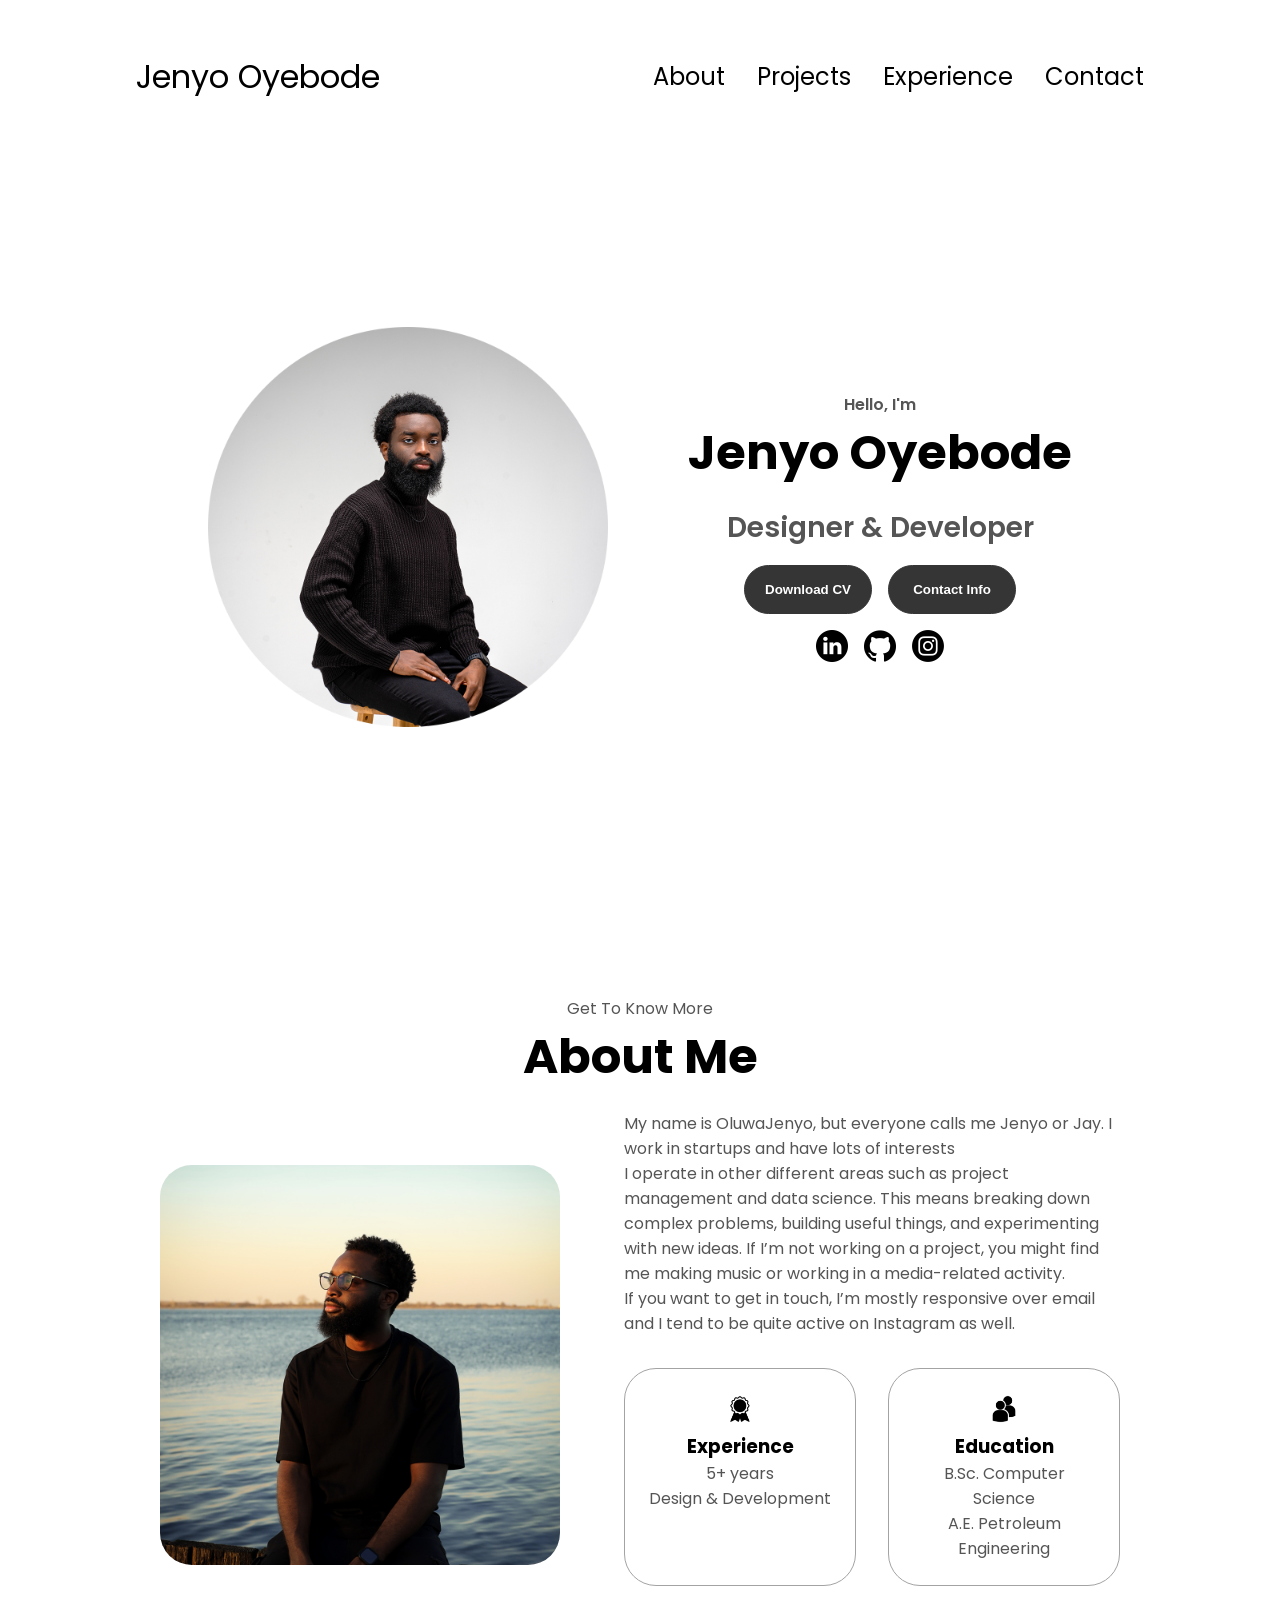
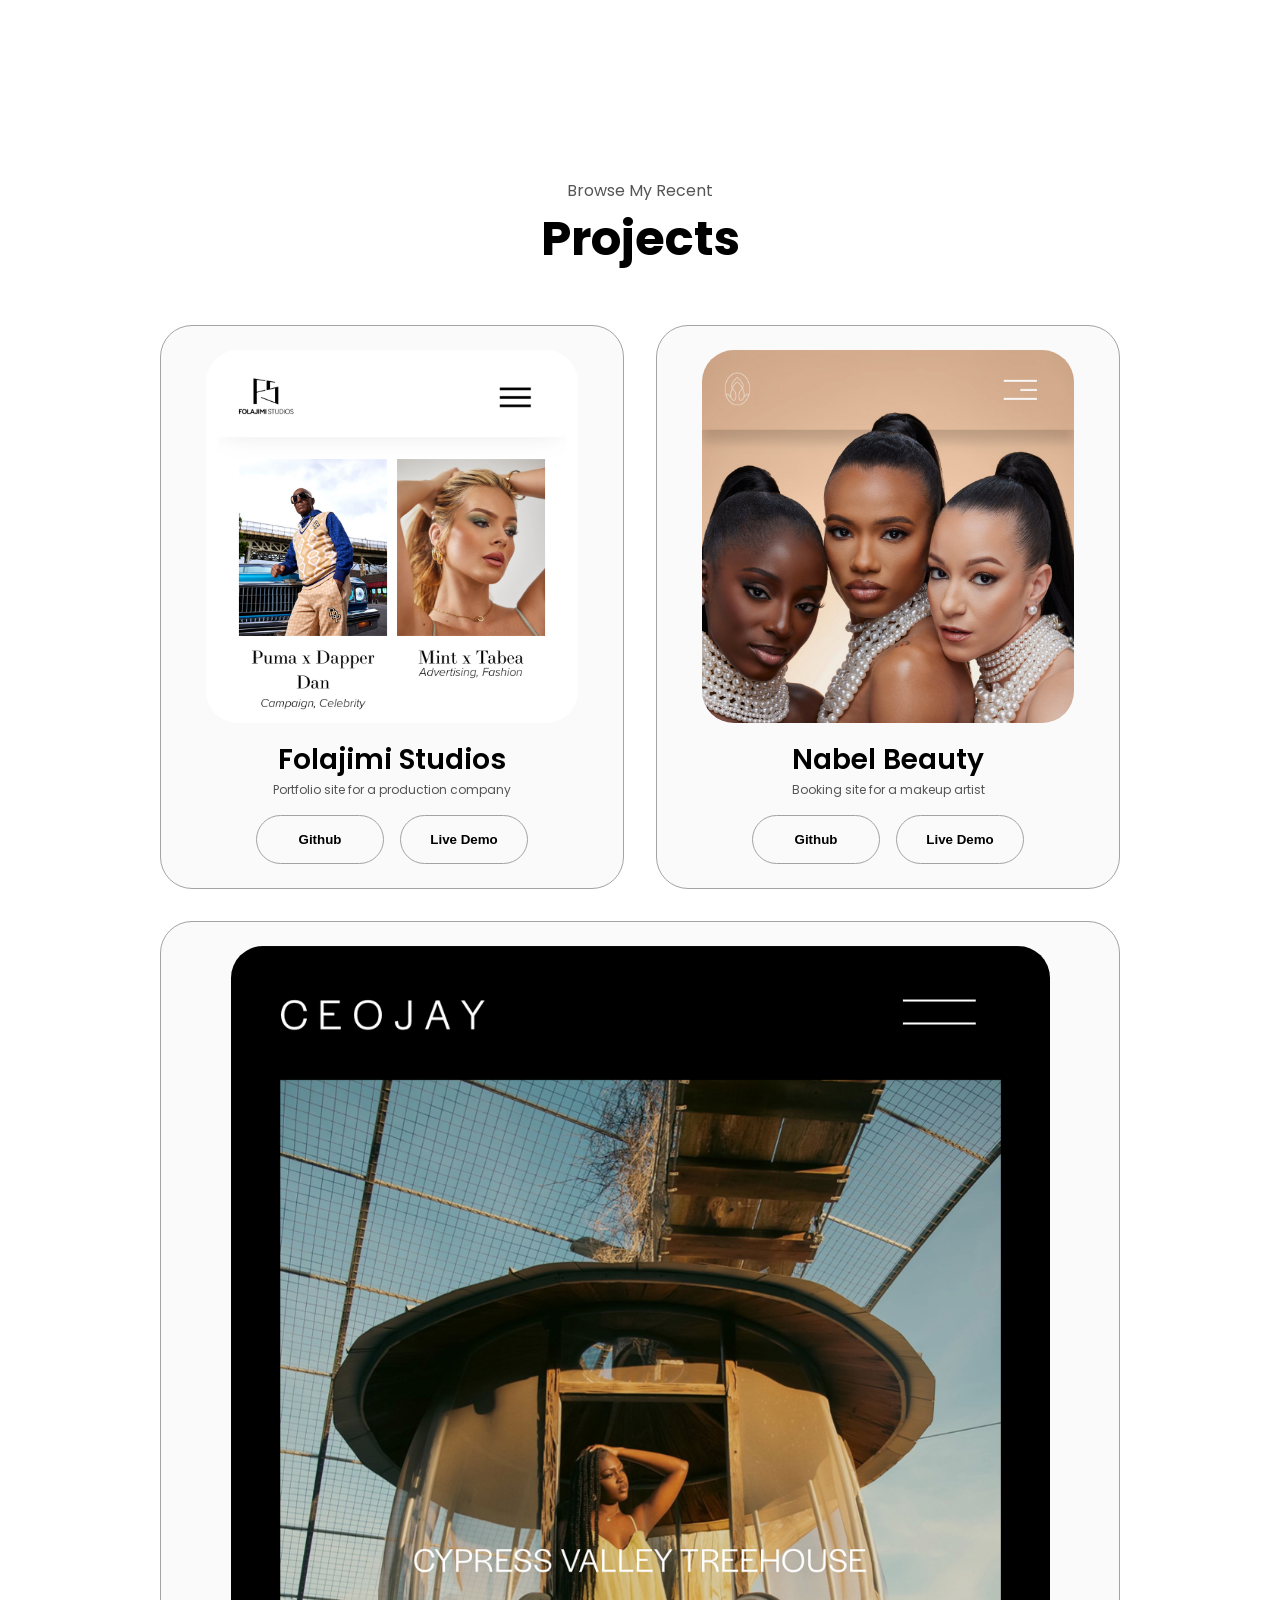
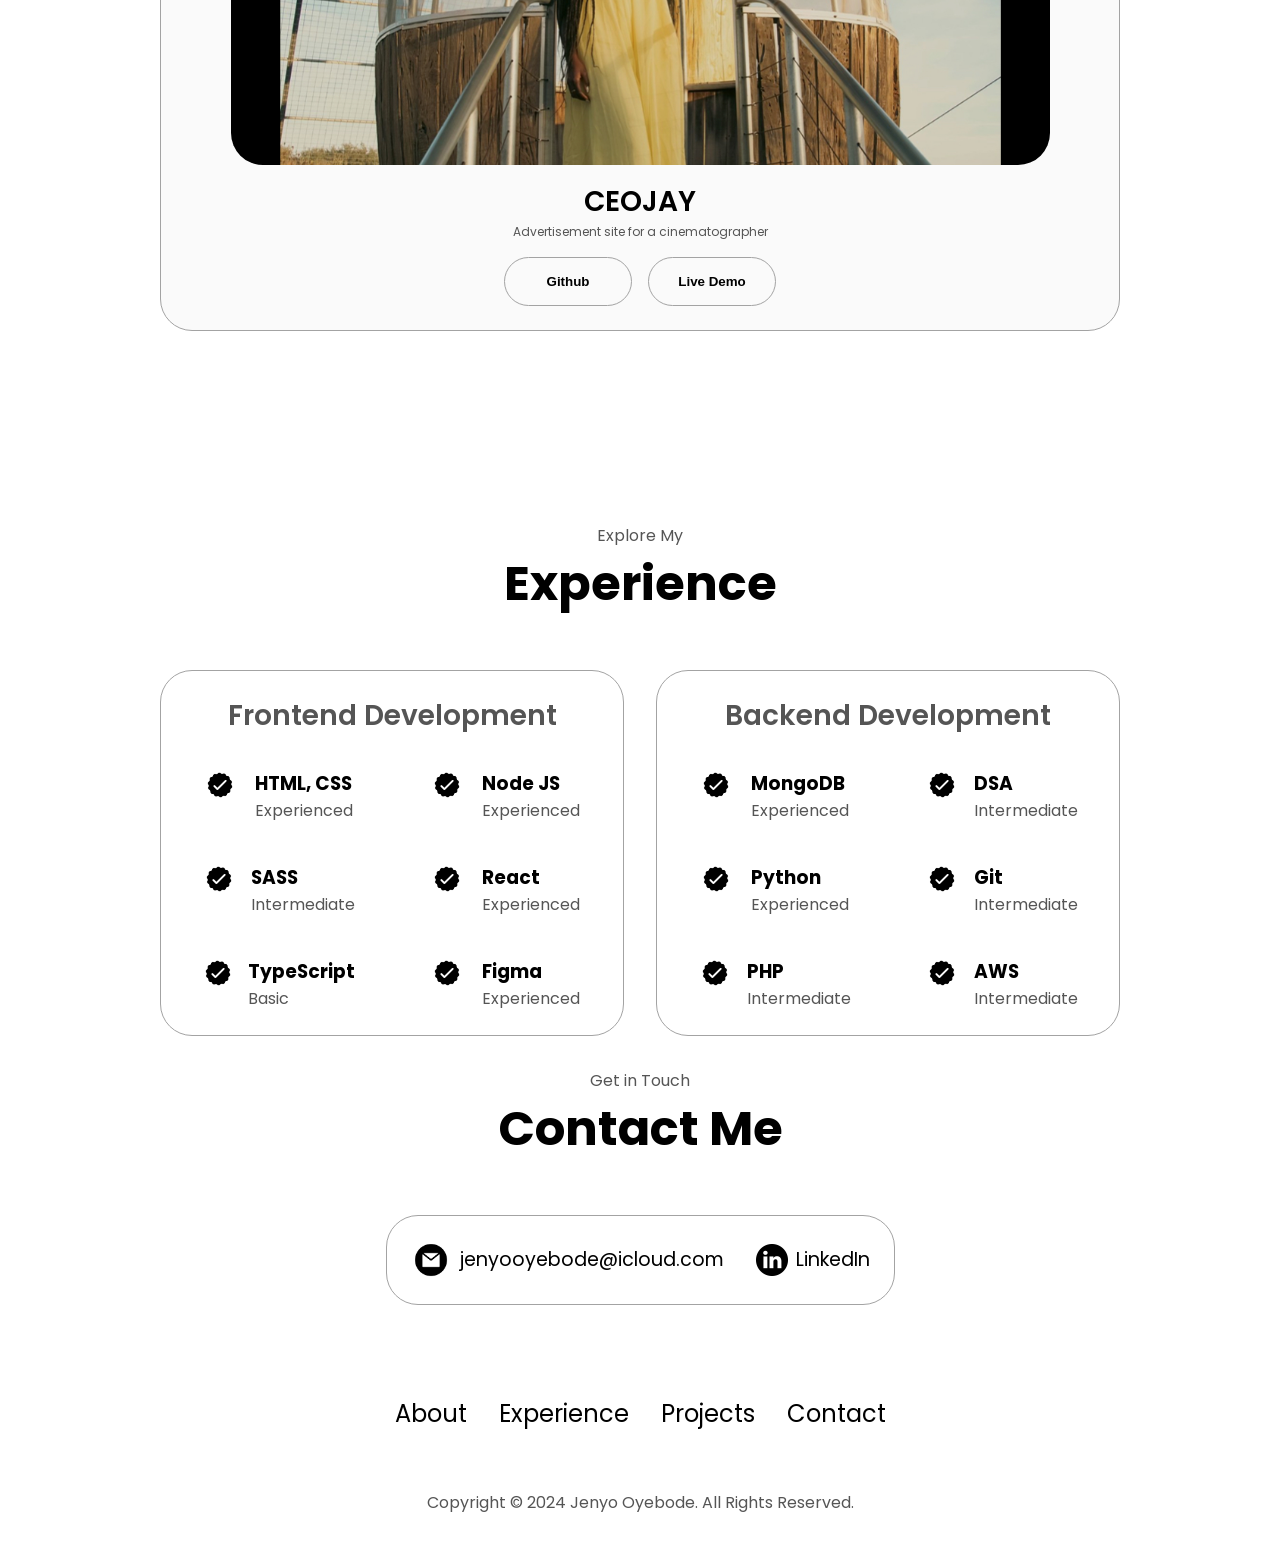
==== index.html @ d45b7697 "Update index.html" ====
<!DOCTYPE html>
<html lang="en">
  <head>
    <meta charset="UTF-8" />
    <meta http-equiv="X-UA-Compatible" content="IE=edge" />
    <meta name="viewport" content="width=device-width, initial-scale=1.0" />
    <title>Jenyo Oyebode</title>

    <!-- add icon link -->
    <link rel="icon" href="./assets/fav-icon.png" type="image/icon type">

    <link rel="stylesheet" href="style.css" />
    <link rel="stylesheet" href="mediaqueries.css" />
  </head>

  <body>
    <nav id="desktop-nav">
      <div class="logo">Jenyo Oyebode</div>
      <div>
        <ul class="nav-links">
          <li><a href="#about">About</a></li>
          <li><a href="#projects">Projects</a></li>
          <li><a href="#experience">Experience</a></li>
          <li><a href="#contact">Contact</a></li>
        </ul>
      </div>
    </nav>
    <nav id="hamburger-nav">
      <div class="logo">Jenyo Oyebode</div>
      <div class="hamburger-menu">
        <div class="hamburger-icon" onclick="toggleMenu()">
          <span></span>
          <span></span>
          <span></span>
        </div>
        <div class="menu-links">
          <li><a href="#about" onclick="toggleMenu()">About</a></li>
          <li><a href="#projects" onclick="toggleMenu()">Projects</a></li>
          <li><a href="#experience" onclick="toggleMenu()">Experience</a></li>
          <li><a href="#contact" onclick="toggleMenu()">Contact</a></li>
        </div>
      </div>
    </nav>
    <section id="profile">
      <div class="section__pic-container">
        <img src="./assets/profile-pic.png" alt="Jenyo Oyebode profile picture" />
      </div>
      <div class="section__text">
        <p class="section__text__p1">Hello, I'm</p>
        <h1 class="title">Jenyo Oyebode</h1>
        <p class="section__text__p2">Designer & Developer</p>
        <div class="btn-container">
          <button
            class="btn btn-color-1"
            onclick="window.open('./assets/Oluwajenyo_Oyebode_Resume.pdf')"
          >
            Download CV
          </button>
          <button class="btn btn-color-1" onclick="location.href='./#contact'">
            Contact Info
          </button>
        </div>
        <div id="socials-container">
          <img
              src="./assets/linkedin.png"
              alt="My LinkedIn profile"
              class="icon"
              onclick="window.open('https://www.linkedin.com/in/oluwajenyo-oyebode', '_blank')"
            />

          <img
            src="./assets/github.png"
            alt="My Github profile"
            class="icon"
            onclick="window.open('https://github.com/jay-lenz', '_blank')"
          />
          <img
            src="./assets/instagram.png"
            alt="My Instagram profile"
            class="icon"
            onclick="window.open('https://www.instagram.com/jay_lenz')"

          />
        </div>
      </div>  
      
    </section>
    

    <section id="about">
      <p class="section__text__p1">Get To Know More</p>
      <h1 class="title">About Me</h1>
      <div class="section-container">
        <div class="section__pic-container">
          <img
            src="./assets/about-pic.png"
            alt="Profile picture"
            class="about-pic"
          />
        </div>
        <div class="about-details-container">
          <div class="text-container">
            <p>My name is OluwaJenyo, but everyone calls me Jenyo or Jay. I work in startups and have lots of interests </p>
            <p> I operate in other different areas such as project management and data science. This means breaking down complex problems, building useful things, and experimenting with new ideas. If I’m not working on a project, you might find me making music or working in a media-related activity. </p>
            <p> If you want to get in touch, I’m mostly responsive over email and I tend to be quite active on Instagram as well. </p>
          </div>
          <div class="about-containers">
            <div class="details-container">
              <img
                src="./assets/experience.png"
                alt="Experience icon"
                class="icon"
              />
              <h3>Experience</h3>
              <p>5+ years <br />Design & Development</p>
            </div>
            <div class="details-container">
              <img
                src="./assets/education.png"
                alt="Education icon"
                class="icon"
              />
              <h3>Education</h3>
              <p>B.Sc. Computer Science<br />A.E. Petroleum Engineering</p>
            </div>
          </div>
        </div>
      </div>
      <!-- <img
        src="./assets/arrow.png"
        alt="Arrow icon"
        class="icon arrow"
        onclick="location.href='./#projects'"
      /> -->
    </section>
    
    <section id="projects">
      <p class="section__text__p1">Browse My Recent</p>
      <h1 class="title">Projects</h1>
      <div class="experience-details-container">
        <div class="about-containers">
          <div class="details-container color-container">
            <div class="article-container">
              <img
                src="./assets/project-1.png"
                alt="Project 1"
                class="project-img"
              />
            </div>
            <h2 class="experience-sub-title project-title">Folajimi Studios</h2>
            <p class="section__text__p3">Portfolio site for a production company</p>
            <div class="btn-container">
              <button
                class="btn btn-color-2 project-btn"
                onclick="window.open('https://github.com/jay-lenz', '_blank')"
              >
                Github
              </button>
              <button
                class="btn btn-color-2 project-btn"
                onclick="window.open('https://www.folajimistudios.com/', '_blank')"
              >
                Live Demo
              </button>
            </div>
          </div>
          <div class="details-container color-container">
            <div class="article-container">
              <img
                src="./assets/project-2.png"
                alt="Project 2"
                class="project-img"
              />
            </div>
            <h2 class="experience-sub-title project-title">Nabel Beauty</h2>
            <p class="section__text__p3">Booking site for a makeup artist</p>
            <div class="btn-container">
              <button
                class="btn btn-color-2 project-btn"
                onclick="window.open('https://github.com/jay-lenz', '_blank')"
              >
                Github
              </button>
              <button
                class="btn btn-color-2 project-btn"
                onclick="window.open('https://www.nabelbeauty.com/', '_blank')"
              >
                Live Demo
              </button>
            </div>
          </div>
          <div class="details-container color-container">
            <div class="article-container">
              <img
                src="./assets/project-3.png"
                alt="Project 3"
                class="project-img"
              />
            </div>
            <h2 class="experience-sub-title project-title">CEOJAY</h2>
            <p class="section__text__p3">Advertisement site for a cinematographer</p>
            <div class="btn-container">
              <button
                class="btn btn-color-2 project-btn"
                onclick="window.open('https://github.com/jay-lenz', '_blank')"
              >
                Github
              </button>
              <button
                class="btn btn-color-2 project-btn"
                onclick="window.open('https://www.ceojay.me/', '_blank')"
              >
                Live Demo
              </button>
            </div>
          </div>
        </div>
      </div>
      <!-- <img
        src="./assets/arrow.png"
        alt="Arrow icon"
        class="icon arrow"
        onclick="location.href='./#experience'"
      /> -->
    </section>
    <section id="experience">
      <p class="section__text__p1">Explore My</p>
      <h1 class="title">Experience</h1>
      <div class="experience-details-container">
        <div class="about-containers">
          <div class="details-container">
            <h2 class="experience-sub-title">Frontend Development</h2>
            <div class="article-container">
              <article>
                <img
                  src="./assets/checkmark.png"
                  alt="Experience icon"
                  class="icon"
                />
                <div>
                  <h3>HTML, CSS</h3>
                  <p>Experienced</p>
                </div>
              </article>
              <article>
                <img
                  src="./assets/checkmark.png"
                  alt="Experience icon"
                  class="icon"
                />
                <div>
                  <h3>Node JS</h3>
                  <p>Experienced</p>
                </div>
              </article>
              <article>
                <img
                  src="./assets/checkmark.png"
                  alt="Experience icon"
                  class="icon"
                />
                <div>
                  <h3>SASS</h3>
                  <p>Intermediate</p>
                </div>
              </article>
              <article>
                <img
                  src="./assets/checkmark.png"
                  alt="Experience icon"
                  class="icon"
                />
                <div>
                  <h3>React</h3>
                  <p>Experienced</p>
                </div>
              </article>
              <article>
                <img
                  src="./assets/checkmark.png"
                  alt="Experience icon"
                  class="icon"
                />
                <div>
                  <h3>TypeScript</h3>
                  <p>Basic</p>
                </div>
              </article>
              <article>
                <img
                  src="./assets/checkmark.png"
                  alt="Experience icon"
                  class="icon"
                />
                <div>
                  <h3>Figma</h3>
                  <p>Experienced</p>
                </div>
              </article>
            </div>
          </div>
          <div class="details-container">
            <h2 class="experience-sub-title">Backend Development</h2>
            <div class="article-container">
              <article>
                <img
                  src="./assets/checkmark.png"
                  alt="Experience icon"
                  class="icon"
                />
                <div>
                  <h3>MongoDB</h3>
                  <p>Experienced</p>
                </div>
              </article>
              <article>
                <img
                  src="./assets/checkmark.png"
                  alt="Experience icon"
                  class="icon"
                />
                <div>
                  <h3>DSA</h3>
                  <p>Intermediate</p>
                </div>
              </article>
              <article>
                <img
                  src="./assets/checkmark.png"
                  alt="Experience icon"
                  class="icon"
                />
                <div>
                  <h3>Python</h3>
                  <p>Experienced</p>
                </div>
              </article>
              <article>
                <img
                  src="./assets/checkmark.png"
                  alt="Experience icon"
                  class="icon"
                />
                <div>
                  <h3>Git</h3>
                  <p>Intermediate</p>
                </div>
              </article>
              <article>
                <img
                  src="./assets/checkmark.png"
                  alt="Experience icon"
                  class="icon"
                />
                <div>
                  <h3>PHP</h3>
                  <p>Intermediate</p>
                </div>
              </article>
              <article>
                <img
                  src="./assets/checkmark.png"
                  alt="Experience icon"
                  class="icon"
                />
                <div>
                  <h3>AWS</h3>
                  <p>Intermediate</p>
                </div>
              </article>
            </div>
          </div>
        </div>
      </div>
      <!-- <img
        src="./assets/arrow.png"
        alt="Arrow icon"
        class="icon arrow"
        onclick="location.href='./#contact'"
      /> -->

    </section>
    <section id="contact">
      <p class="section__text__p1">Get in Touch</p>
      <h1 class="title">Contact Me</h1>
      <div class="contact-info-upper-container">
        <div class="contact-info-container">
          <img
            src="./assets/email.png"
            alt="Email icon"
            class="icon contact-icon email-icon"
          />
          <p><a href="mailto:jenyooyebode@icloud.com">jenyooyebode@icloud.com</a></p>
        </div>
        <div class="contact-info-container">
          <img
            src="./assets/linkedin.png"
            alt="LinkedIn icon"
            class="icon contact-icon"
          />
          <p><a href="https://www.linkedin.com/in/oluwajenyo-oyebode">LinkedIn</a></p>
        </div>
      </div>
    </section>
    <footer>
      <nav>
        <div class="nav-links-container">
          <ul class="nav-links">
            <li><a href="#about">About</a></li>
            <li><a href="#experience">Experience</a></li>
            <li><a href="#projects">Projects</a></li>
            <li><a href="#contact">Contact</a></li>
          </ul>
        </div>
      </nav>
      <p>Copyright &#169; 2024 Jenyo Oyebode. All Rights Reserved.</p>
    </footer>
    <script src="script.js"></script>
  </body>

</html>
---- style.css ----
/* GENERAL */

@import url("https://fonts.googleapis.com/css2?family=Poppins:wght@300;400;500;600&display=swap");

* {
  margin: 0;
  padding: 0;
}

body {
  font-family: "Poppins", sans-serif;
}

html {
  scroll-behavior: smooth;
}

p {
  color: rgb(85, 85, 85);
}

/* TRANSITION */

a,
.btn {
  transition: all 300ms ease;
}

/* DESKTOP NAV */

nav,
.nav-links {
  display: flex;
}

nav {
  justify-content: space-around;
  align-items: center;
  height: 17vh;
}

.nav-links {
  gap: 2rem;
  list-style: none;
  font-size: 1.5rem;
}

a {
  color: black;
  text-decoration: none;
  text-decoration-color: white;
}

a:hover {
  color: grey;
  text-decoration: underline;
  text-underline-offset: 1rem;
  text-decoration-color: rgb(181, 181, 181);
}

.logo {
  font-size: 2rem;
}

.logo:hover {
  cursor: default;
}

/* HAMBURGER MENU */

#hamburger-nav {
  display: none;
}

.hamburger-menu {
  position: relative;
  display: inline-block;
}

.hamburger-icon {
  display: flex;
  flex-direction: column;
  justify-content: space-between;
  height: 24px;
  width: 30px;
  cursor: pointer;
}

.hamburger-icon span {
  width: 100%;
  height: 2px;
  background-color: black;
  transition: all 0.3 ease-in-out;
}

.menu-links {
  position: absolute;
  top: 100%;
  right: 0;
  background-color: white;
  width: fit-content;
  max-height: 0;
  overflow: hidden;
  transition: all 0.3 ease-in-out;
}

.menu-links a {
  display: block;
  padding: 10px;
  text-align: center;
  font-size: 1.5rem;
  color: black;
  text-decoration: none;
  transition: all 0.3 ease-in-out;
}

.menu-links li {
  list-style: none;
}

.menu-links.open {
  max-height: 300px;
}

.hamburger-icon.open span:first-child {
  transform: rotate(45deg) translate(10px, 5px);
}

.hamburger-icon.open span:nth-child(2) {
  opacity: 0;
}

.hamburger-icon.open span:last-child {
  transform: rotate(-45deg) translate(10px, -5px);
}

.hamburger-icon span:first-child {
  transform: none;
}

.hamburger-icon span:first-child {
  opacity: 1;
}

.hamburger-icon span:first-child {
  transform: none;
}

/* SECTIONS */

section {
  /* padding-top: 4vh;
  height: 96vh; */
  margin: 0 10rem;
  box-sizing: border-box;
  min-height: fit-content;
}

.section-container {
  display: flex;
}

/* PROFILE SECTION */

#profile {
  display: flex;
  justify-content: center;
  gap: 5rem;
  height: 80vh;
}

.section__pic-container {
  display: flex;
  height: 400px;
  width: 400px;
  margin: auto 0;
}

.section__text {
  align-self: center;
  text-align: center;
}

.section__text p {
  font-weight: 600;
}

.section__text__p1 {
  text-align: center;
}

.section__text__p2 {
  font-size: 1.75rem;
  margin-bottom: 1rem;
}

.title {
  font-size: 3rem;
  text-align: center;
}

#socials-container {
  display: flex;
  justify-content: center;
  margin-top: 1rem;
  gap: 1rem;
}

/* ICONS */

.icon {
  cursor: pointer;
  height: 2rem;
}

/* BUTTONS */

.btn-container {
  display: flex;
  justify-content: center;
  gap: 1rem;
}

.btn {
  font-weight: 600;
  transition: all 300ms ease;
  padding: 1rem;
  width: 8rem;
  border-radius: 2rem;
}

.btn-color-1,
.btn-color-2 {
  border: rgb(53, 53, 53) 0.1rem solid;
}

.btn-color-1:hover,
.btn-color-2:hover {
  cursor: pointer;
}

.btn-color-1,
.btn-color-2:hover {
  background: rgb(53, 53, 53);
  color: white;
}

.btn-color-1:hover {
  background: rgb(0, 0, 0);
}

.btn-color-2 {
  background: none;
}

.btn-color-2:hover {
  border: rgb(255, 255, 255) 0.1rem solid;
}

.btn-container {
  gap: 1rem;
}

/* ABOUT SECTION */

#about {
  margin-bottom: 10rem;
  position: relative;
}

.about-containers {
  gap: 2rem;
  margin-bottom: 2rem;
  margin-top: 2rem;
}

.about-details-container {
  justify-content: center;
  flex-direction: column;
}

.about-containers,
.about-details-container {
  display: flex;
}

.about-pic {
  border-radius: 2rem;
}

.arrow {
  position: absolute;
  right: -5rem;
  bottom: -5rem;
}

.title {
  height: 90px;
}

.details-container {
  padding: 1.5rem;
  flex: 1;
  background: white;
  border-radius: 2rem;
  border: rgb(53, 53, 53) 0.1rem solid;
  border-color: rgb(163, 163, 163);
  text-align: center;
}

.section-container {
  gap: 4rem;
  height: 80%;
}

.section__pic-container {
  height: 400px;
  width: 400px;
  margin: auto 0;
}

/* EXPERIENCE SECTION */

#experience {
  position: relative;
}

.experience-sub-title {
  color: rgb(85, 85, 85);
  font-weight: 600;
  font-size: 1.75rem;
  margin-bottom: 2rem;
}

.experience-details-container {
  display: flex;
  justify-content: center;
  flex-direction: column;
}

.article-container {
  display: flex;
  text-align: initial;
  flex-wrap: wrap;
  flex-direction: row;
  gap: 2.5rem;
  justify-content: space-around;
}

article {
  display: flex;
  width: 10rem;
  justify-content: space-around;
  gap: 0.5rem;
}

article .icon {
  cursor: default;
}

/* PROJECTS SECTION */

#projects {
  margin-bottom: 10rem;
  position: relative;
}

.color-container {
  border-color: rgb(163, 163, 163);
  background: rgb(250, 250, 250);
}

.project-img {
  border-radius: 2rem;
  width: 90%;
  height: 90%;
}

.project-title {
  margin: 1rem;
  color: black;
}

.project-btn {
  color: black;
  border-color: rgb(163, 163, 163);
}

.section__text__p3 {
  margin-top: -1rem;
  margin-bottom: 1rem;
  font-size: 12px;
}


/* CONTACT */

#contact {
  display: flex;
  justify-content: center;
  flex-direction: column;
  height: 50vh;
}

.contact-info-upper-container {
  display: flex;
  justify-content: center;
  border-radius: 2rem;
  border: rgb(53, 53, 53) 0.1rem solid;
  border-color: rgb(163, 163, 163);
  background: (250, 250, 250);
  margin: 2rem auto;
  padding: 0.5rem;
}

.contact-info-container {
  display: flex;
  align-items: center;
  justify-content: center;
  gap: 0.5rem;
  margin: 1rem;
}

.contact-info-container p {
  font-size: larger;
}

.contact-icon {
  cursor: default;
}

.email-icon {
  height: 2.5rem;
}

/* FOOTER SECTION */

footer {
  height: 25vh;
  margin: 0 1rem;
}

footer p {
  text-align: center;
}
---- mediaqueries.css ----
@media screen and (max-width: 1400px) {
  #profile {
    height: 83vh;
    margin-bottom: 6rem;
  }
  .about-containers {
    flex-wrap: wrap;
  }
  #contact,
  #projects {
    height: fit-content;
  }
}

@media screen and (max-width: 1200px) {
  #desktop-nav {
    display: none;
  }
  #hamburger-nav {
    display: flex;
  }
  
  #profile,
  .section-container {
    display: block;
  }
  .arrow {
    display: none;
  }
  section,
  .section-container {
    height: fit-content;
  }
  section {
    margin: 0 5%;
  }
  .section__pic-container {
    width: 275px;
    height: 275px;
    margin: 0 auto 2rem;
  }
  .about-containers {
    margin-top: 0;
  }
}

@media screen and (max-width: 600px) {
  #contact,
  footer {
    height: 40vh;
  }
  #profile {
    height: 75vh;
    padding-top: 1rem;
  }

  #projects{
    margin-top: -5rem;
    margin-bottom: 4rem;

    .title {
      height: 70px;
    }
  }

  
  #experience {
    margin-top: rem;

    .title {
      height: 60px;
    }
  }

  #about {
    .title {
      height: 60px;
    }
    .about-containers {
      padding-left: 10px;
      width: 330px;
    }
  }

  #contact {
    .title {
      height: 40px;
    }
  }

  article {
    font-size: 1rem;
  }
  footer nav {
    height: fit-content;
    margin-bottom: 2rem;
  }
  .about-containers,
  .contact-info-upper-container,
  .btn-container {
    flex-wrap: wrap;
  }

  /* .about-containers {
    max-width: 500px;
  } */

  .contact-info-container {
    margin: 0;
  }
  .contact-info-container p,
  .nav-links li a {
    font-size: 1rem;
  }
  .experience-sub-title {
    font-size: 1.25rem;
  }
  .logo {
    font-size: 1.5rem;
  }
  .nav-links {
    flex-direction: column;
    gap: 0.5rem;
    text-align: center;
  }
  .section__pic-container {
    width: auto;
    height: 65vw;
    justify-content: center;
  }
  .section__text__p2 {
    font-size: 1.25rem;
  }
  .title {
    font-size: 2rem;
  }
  .text-container {
    text-align: justify;
    margin-left: 0.5rem;
    margin-right: 0.5rem;
    margin-bottom: 1rem;
  }
}
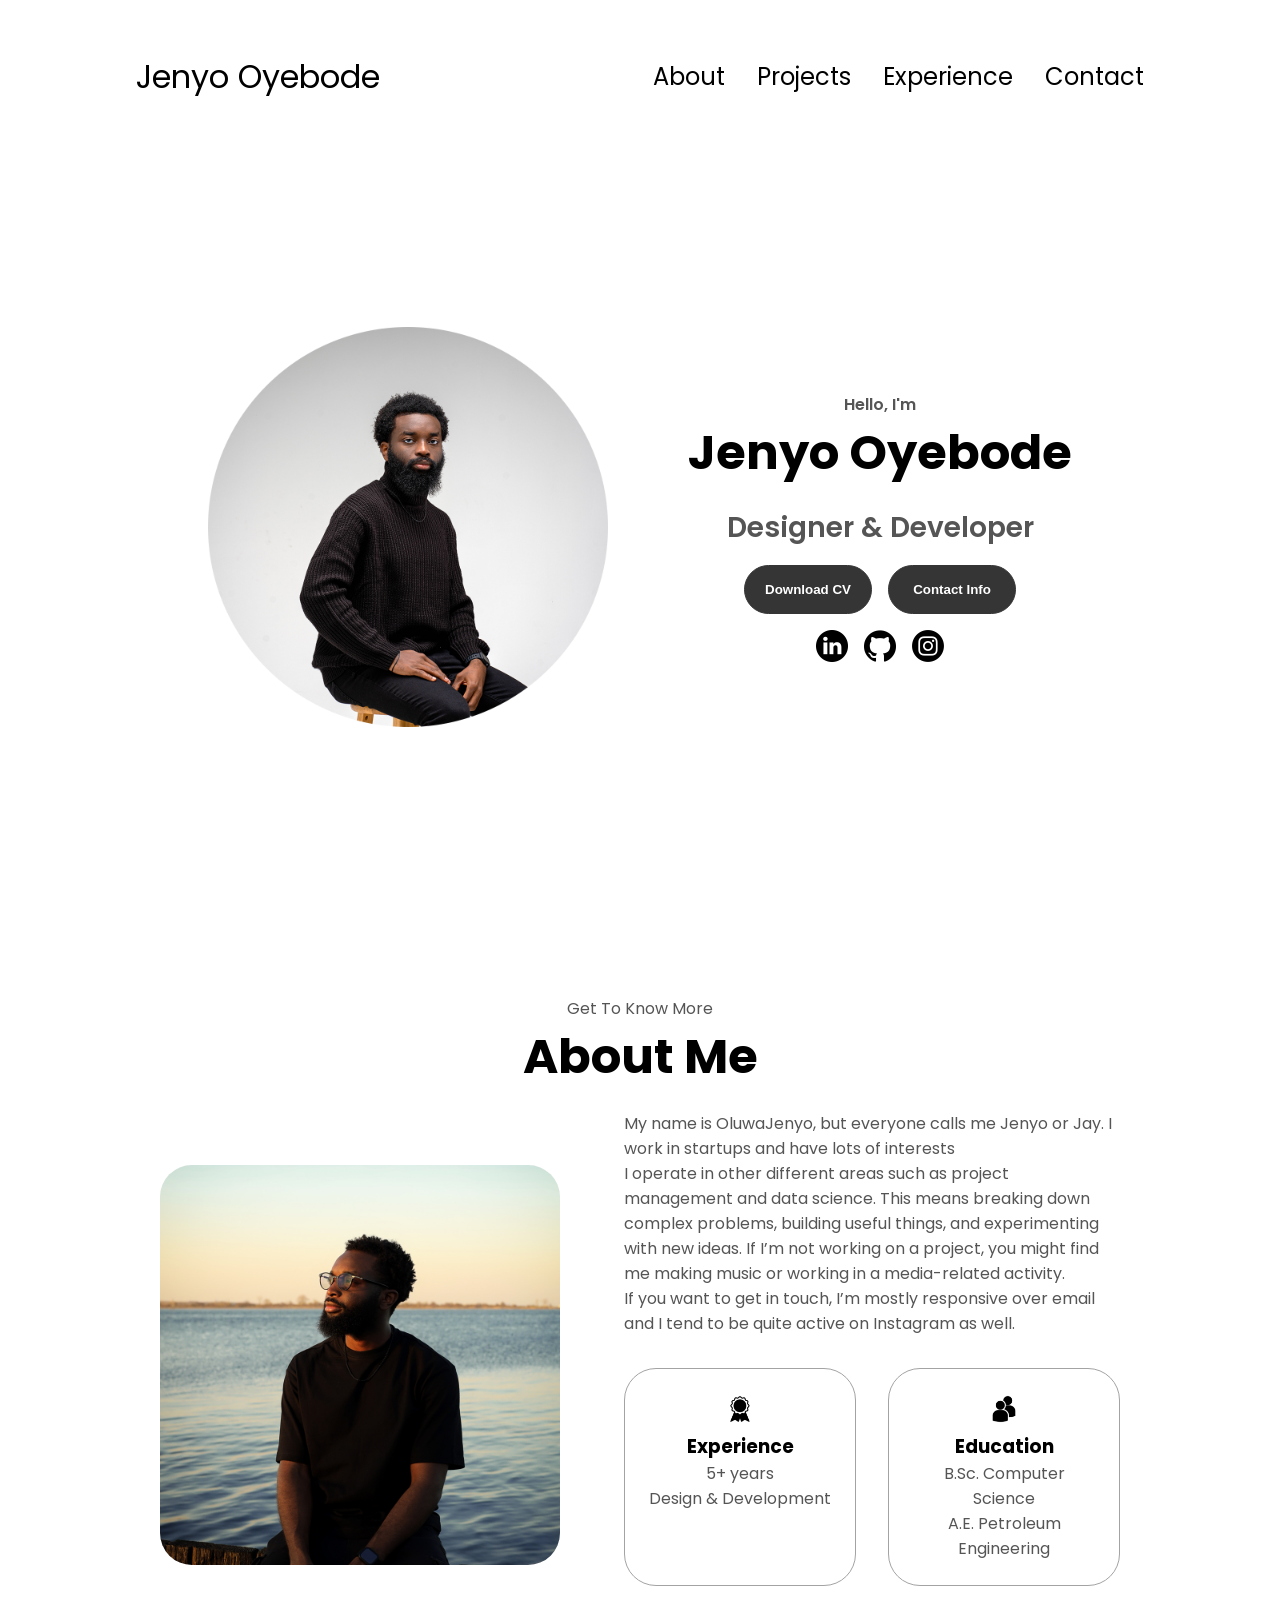
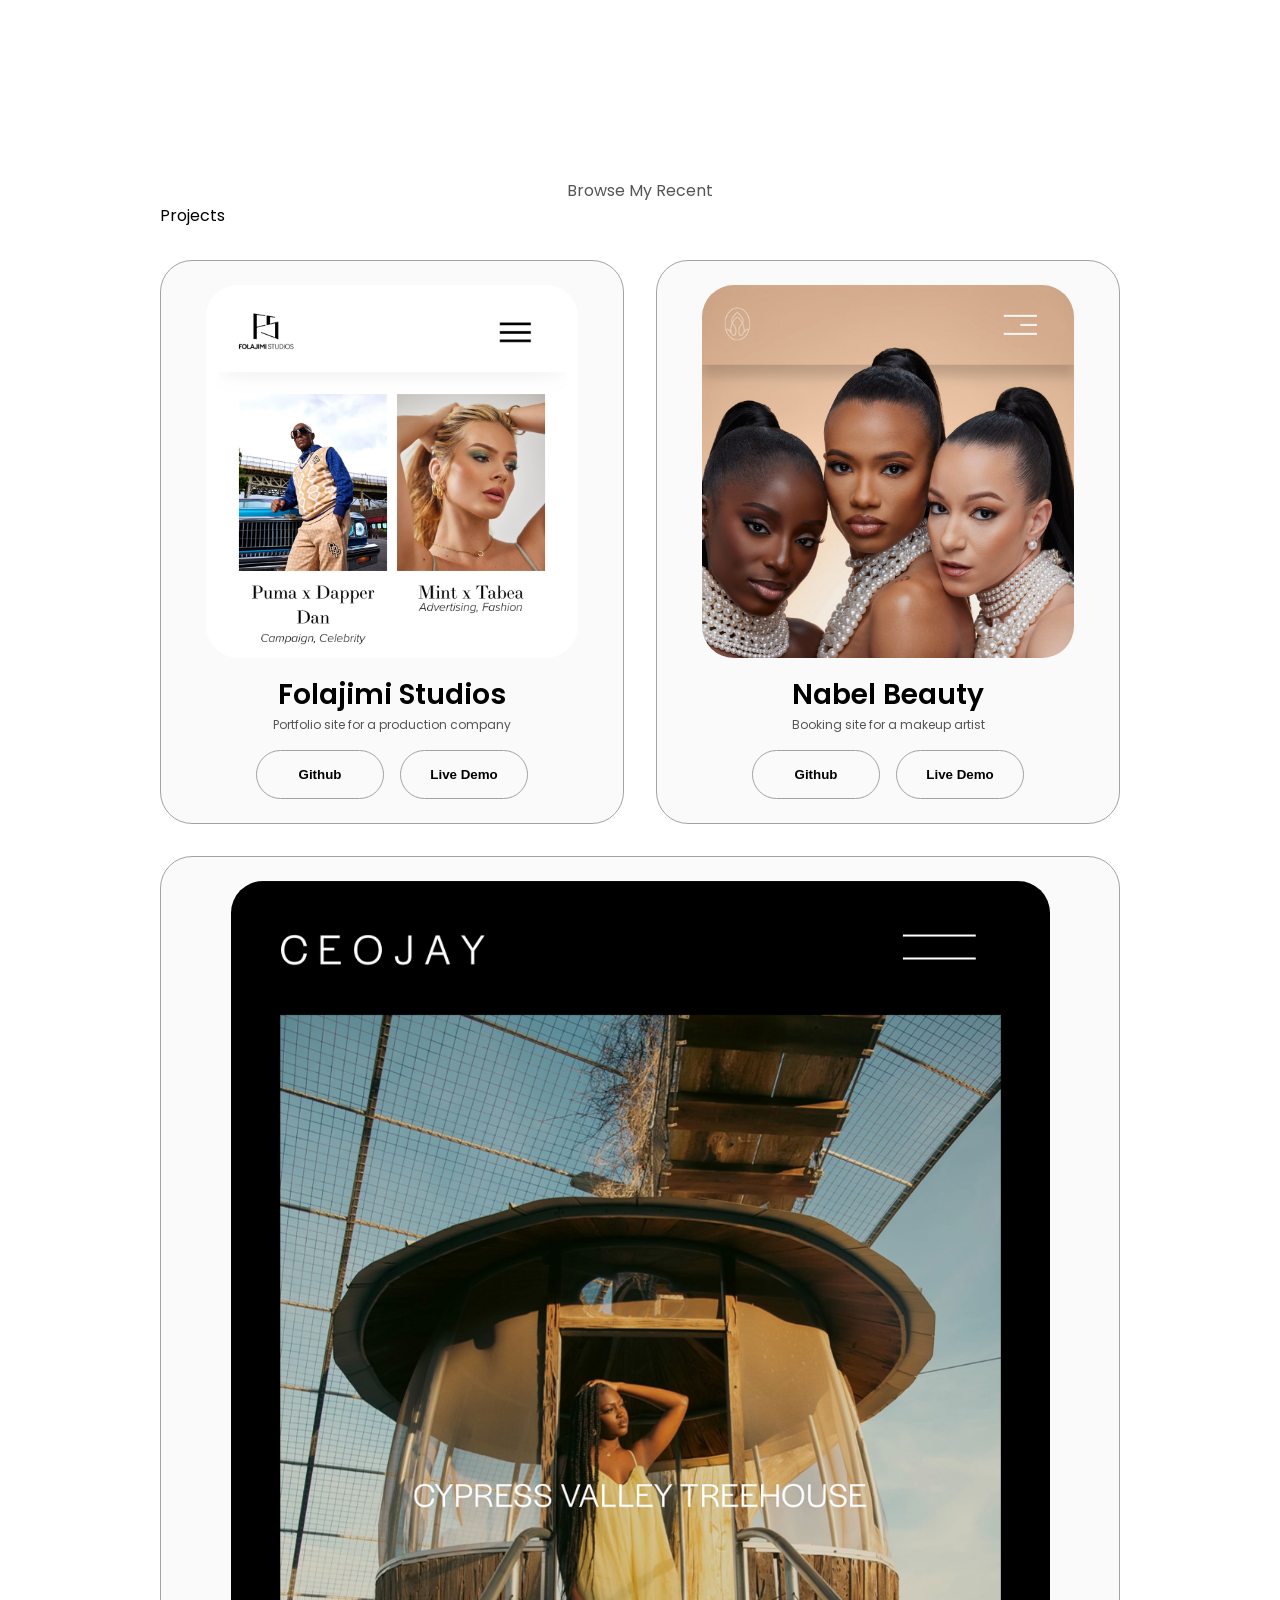
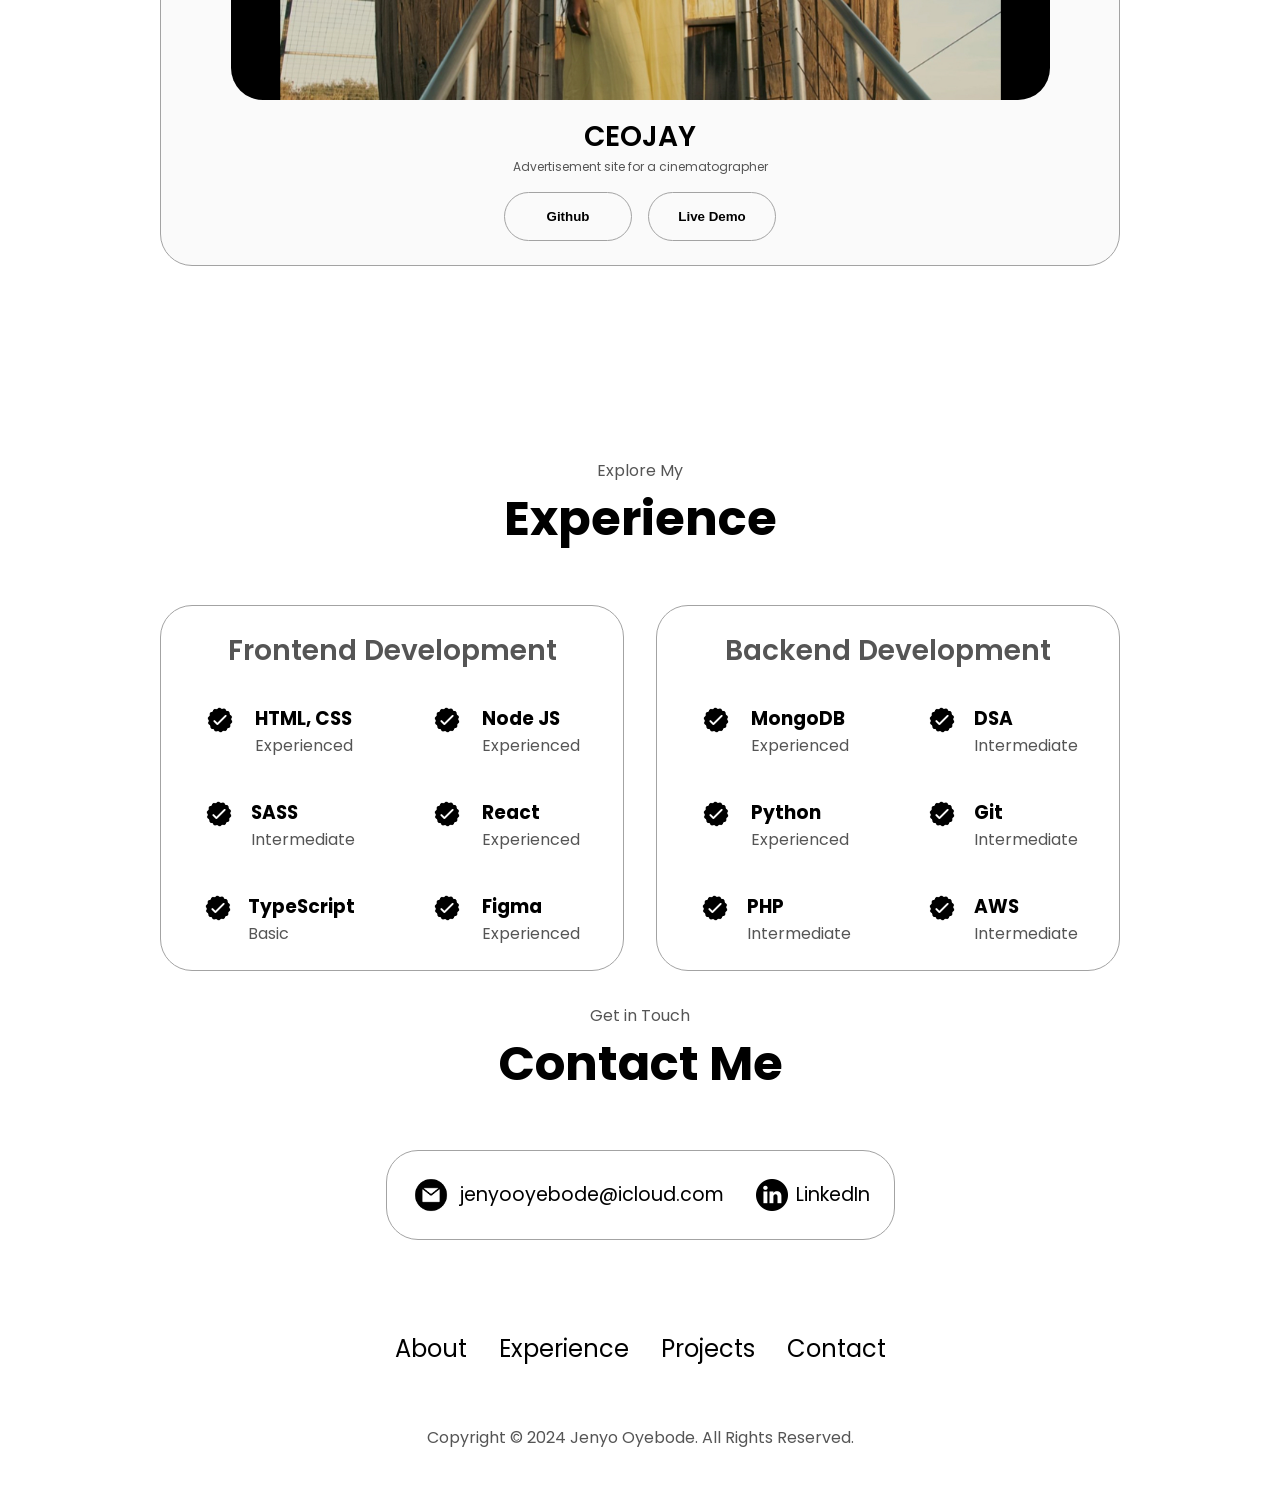
==== commit 2034a99a: "Update index.html" ====
--- a/index.html
+++ b/index.html
@@ -135,7 +135,7 @@
     </section>
     
     <section id="projects">
-      <p class="section__text__p1">Browse My Recent</p>
+      <p class="section__text__p1">Browse My Recent</p
       <h1 class="title">Projects</h1>
       <div class="experience-details-container">
         <div class="about-containers">
@@ -398,7 +398,9 @@
             alt="LinkedIn icon"
             class="icon contact-icon"
           />
-          <p><a href="https://www.linkedin.com/in/oluwajenyo-oyebode">LinkedIn</a></p>
+          <p><a href="https://www.linkedin.com/in/oluwajenyo-oyebode" target="_blank">LinkedIn</a></p>
+
+          
         </div>
       </div>
     </section>
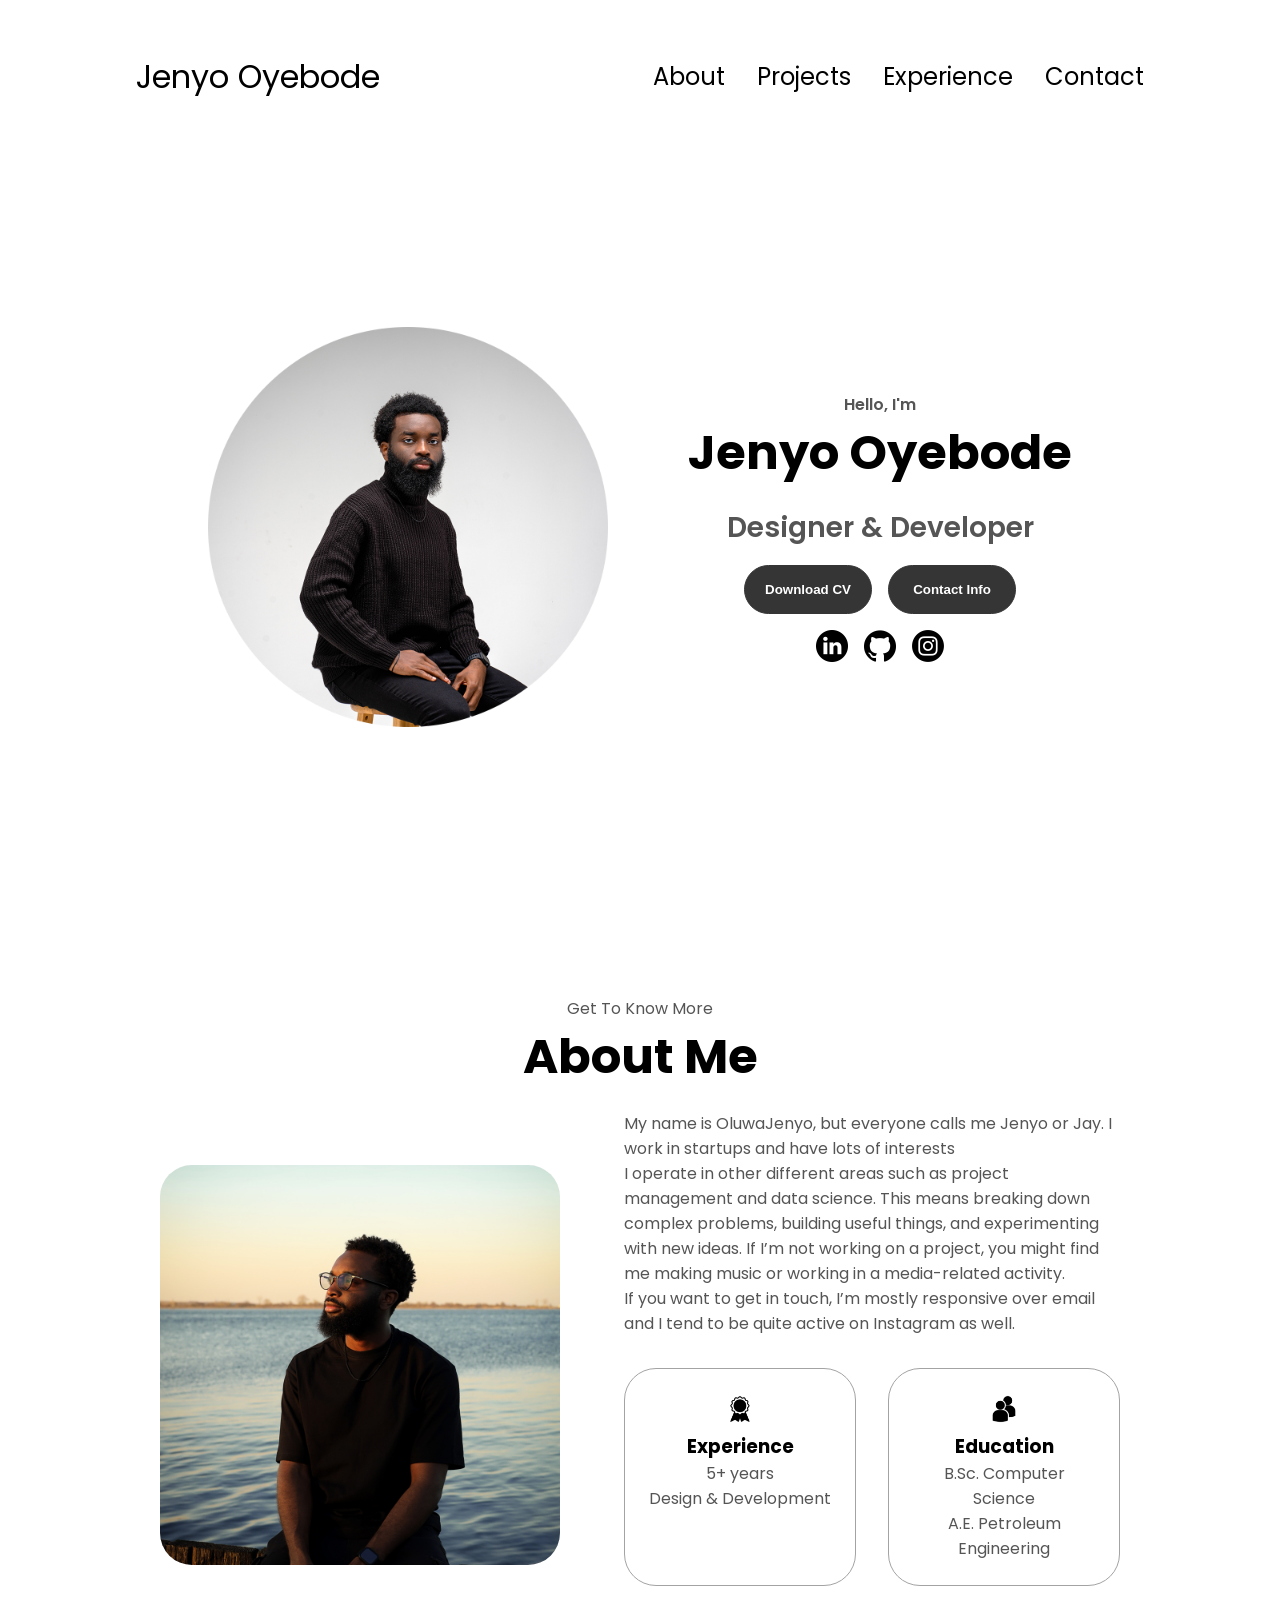
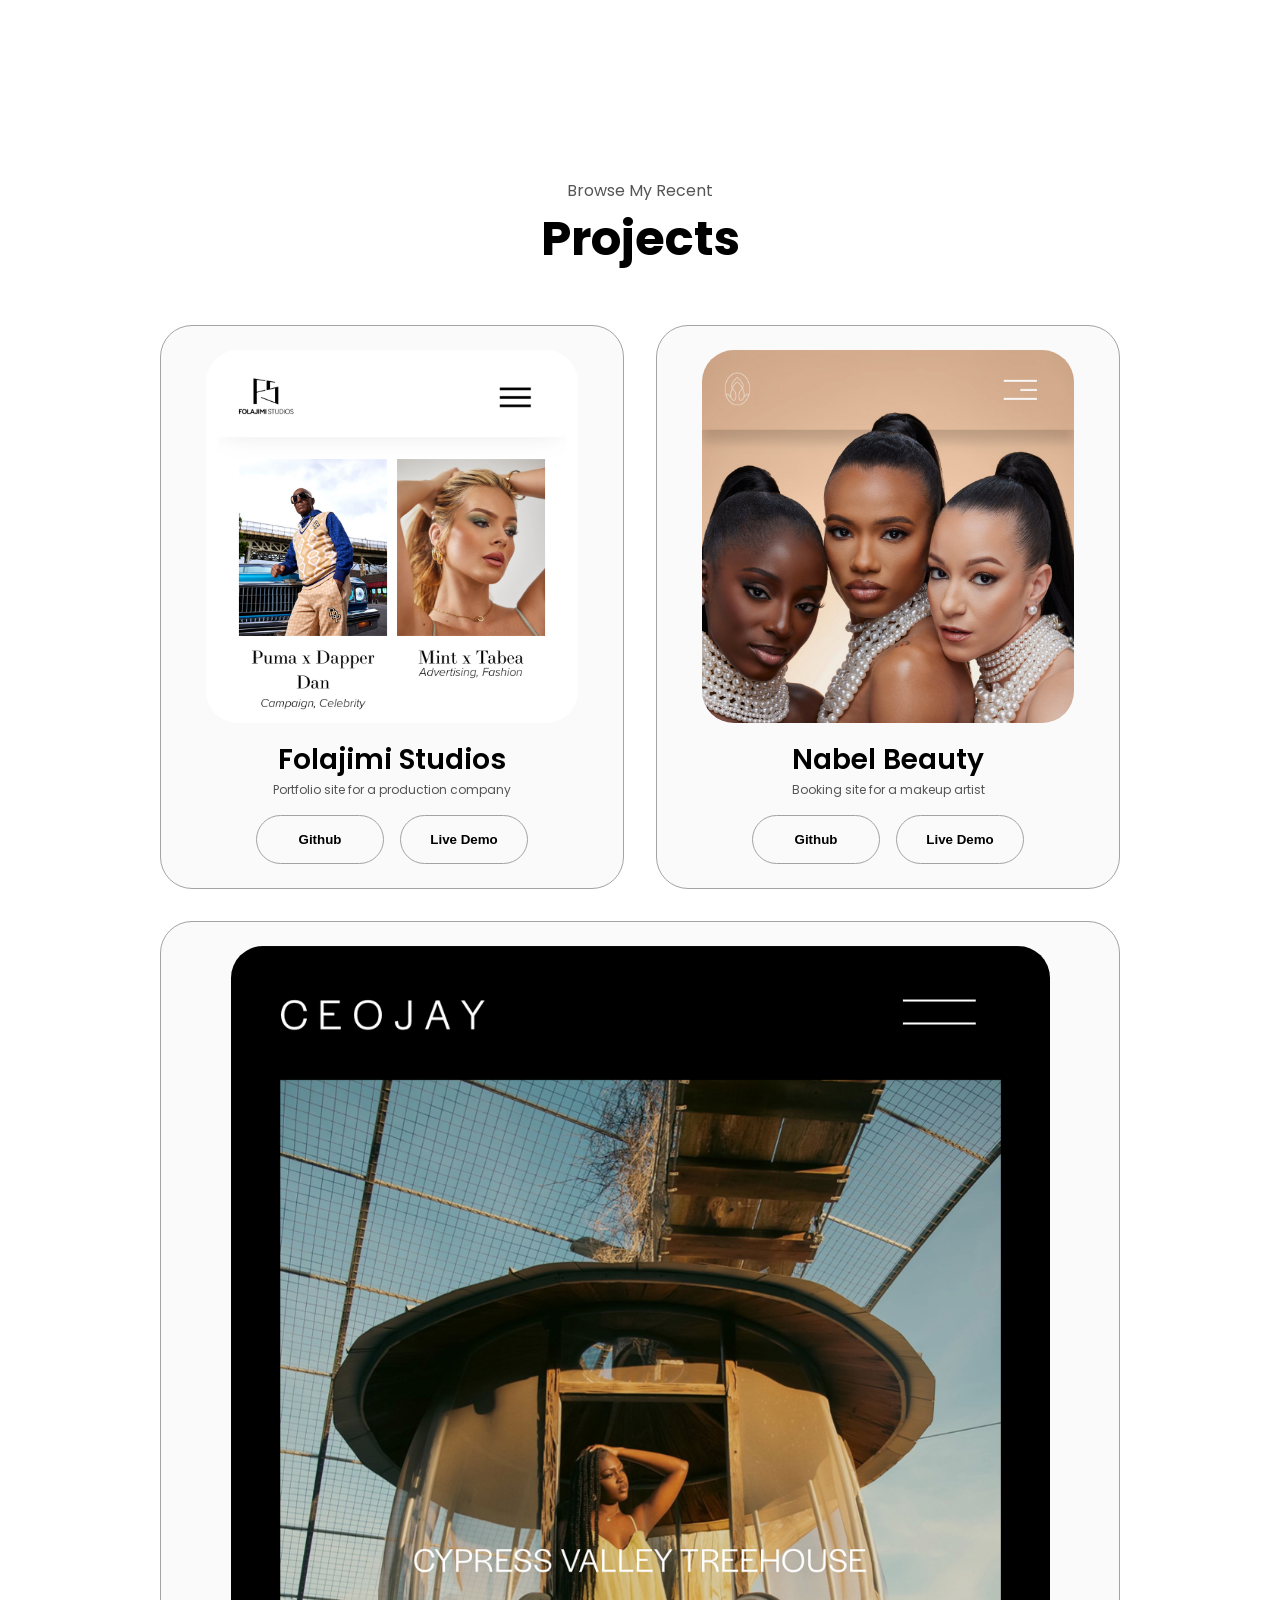
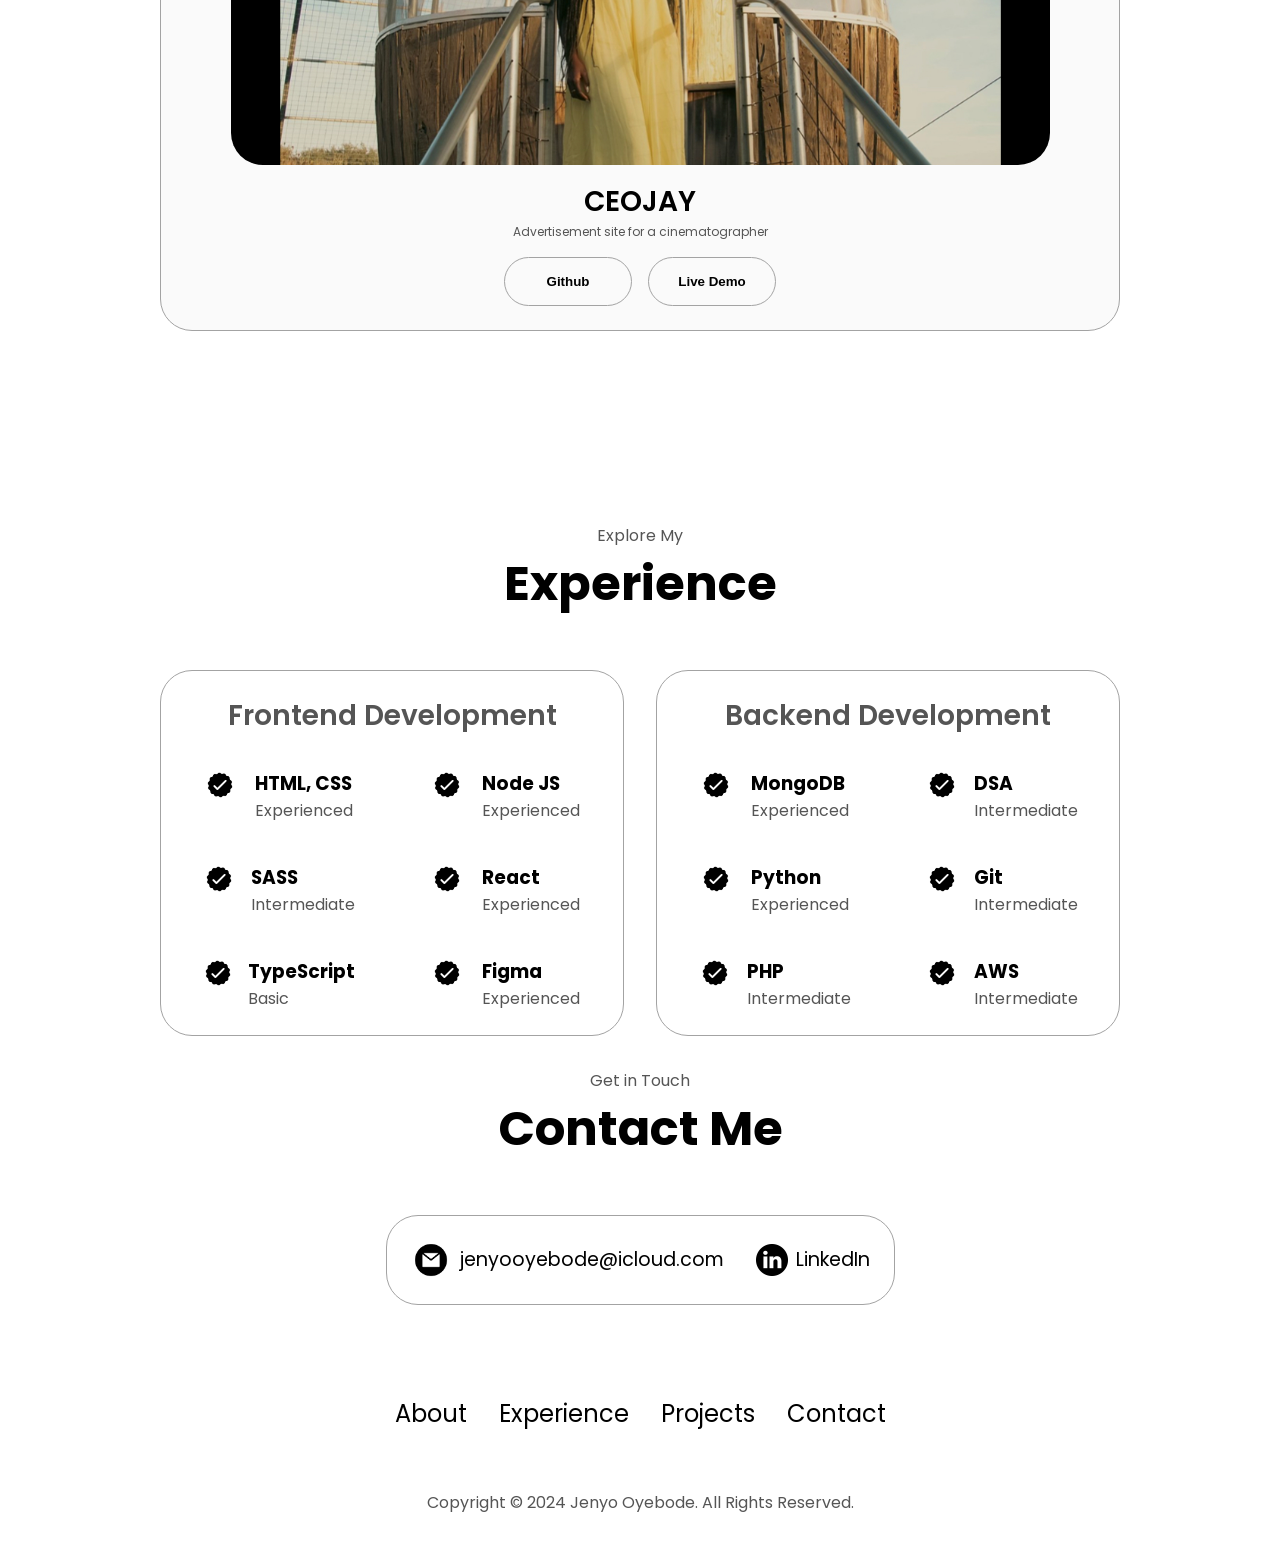
==== commit 194ea5aa: "Update index.html" ====
--- a/index.html
+++ b/index.html
@@ -135,7 +135,7 @@
     </section>
     
     <section id="projects">
-      <p class="section__text__p1">Browse My Recent</p
+      <p class="section__text__p1">Browse My Recent</p>
       <h1 class="title">Projects</h1>
       <div class="experience-details-container">
         <div class="about-containers">
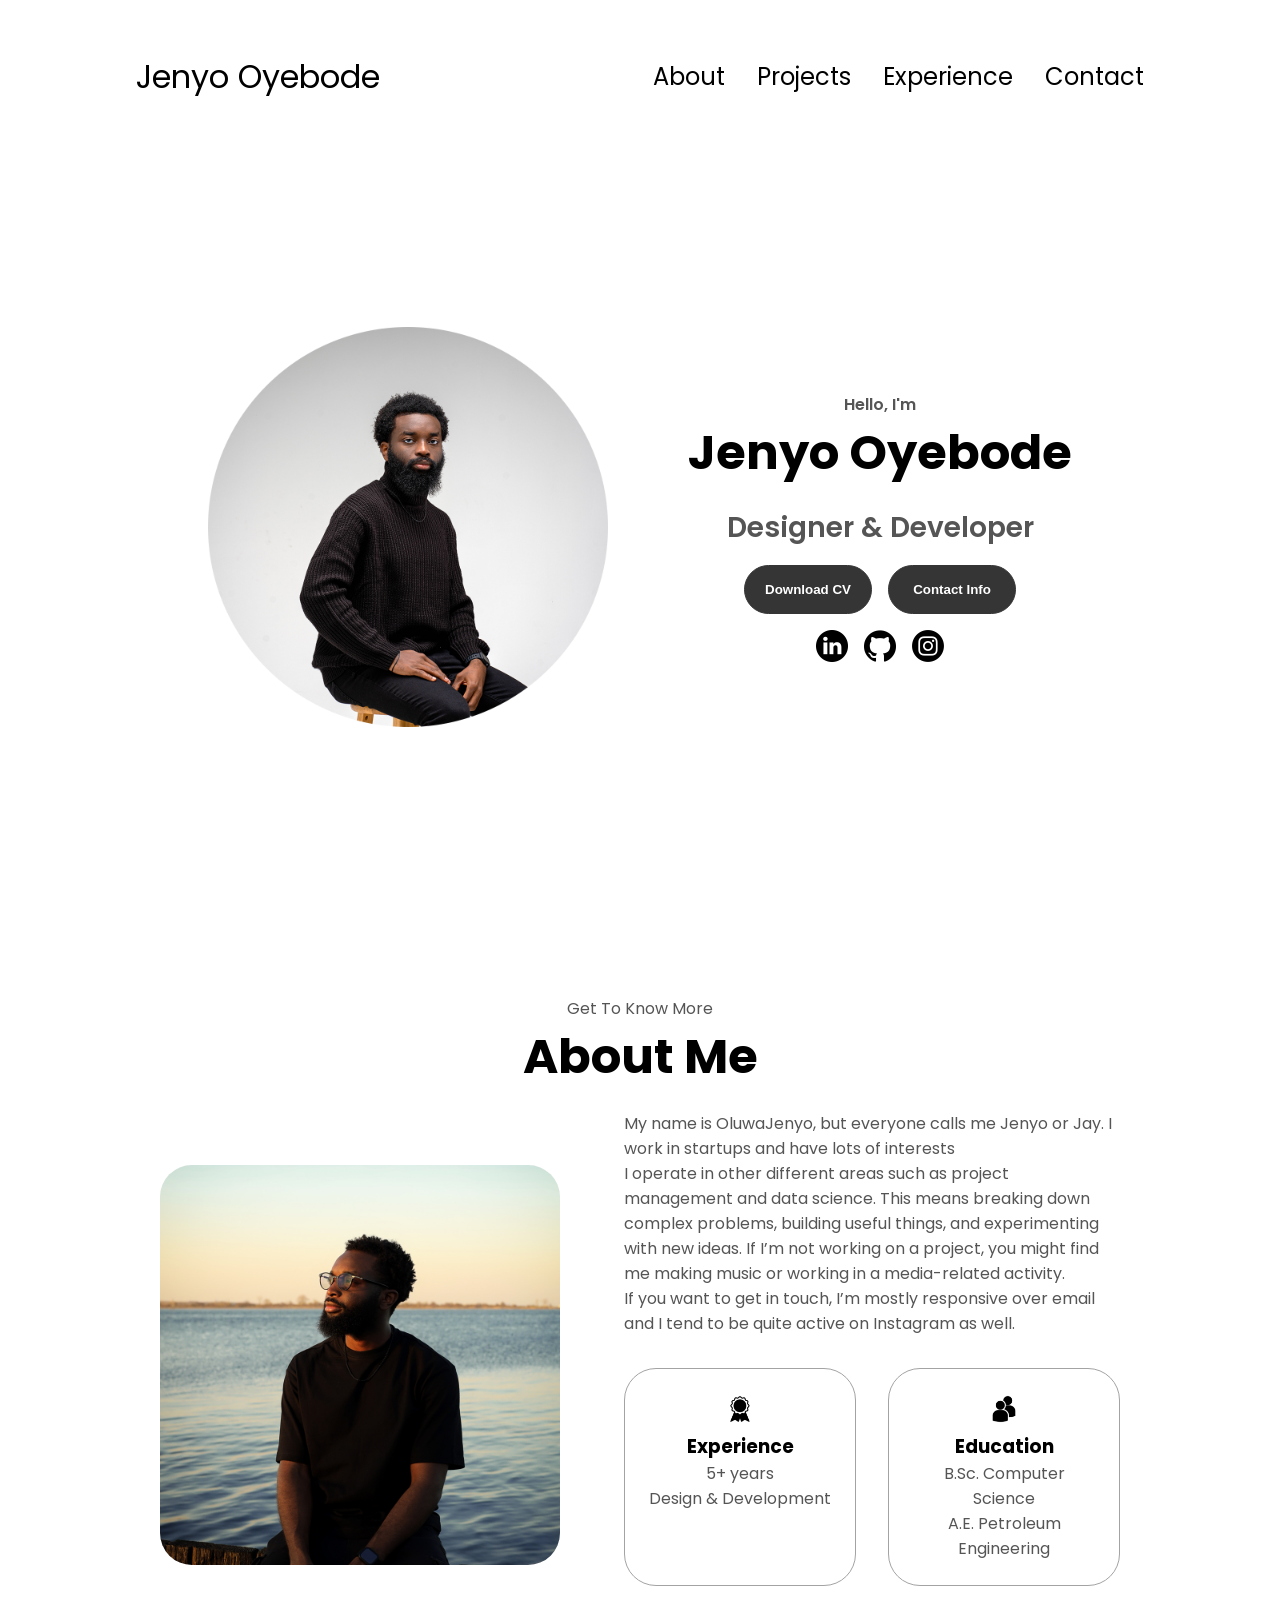
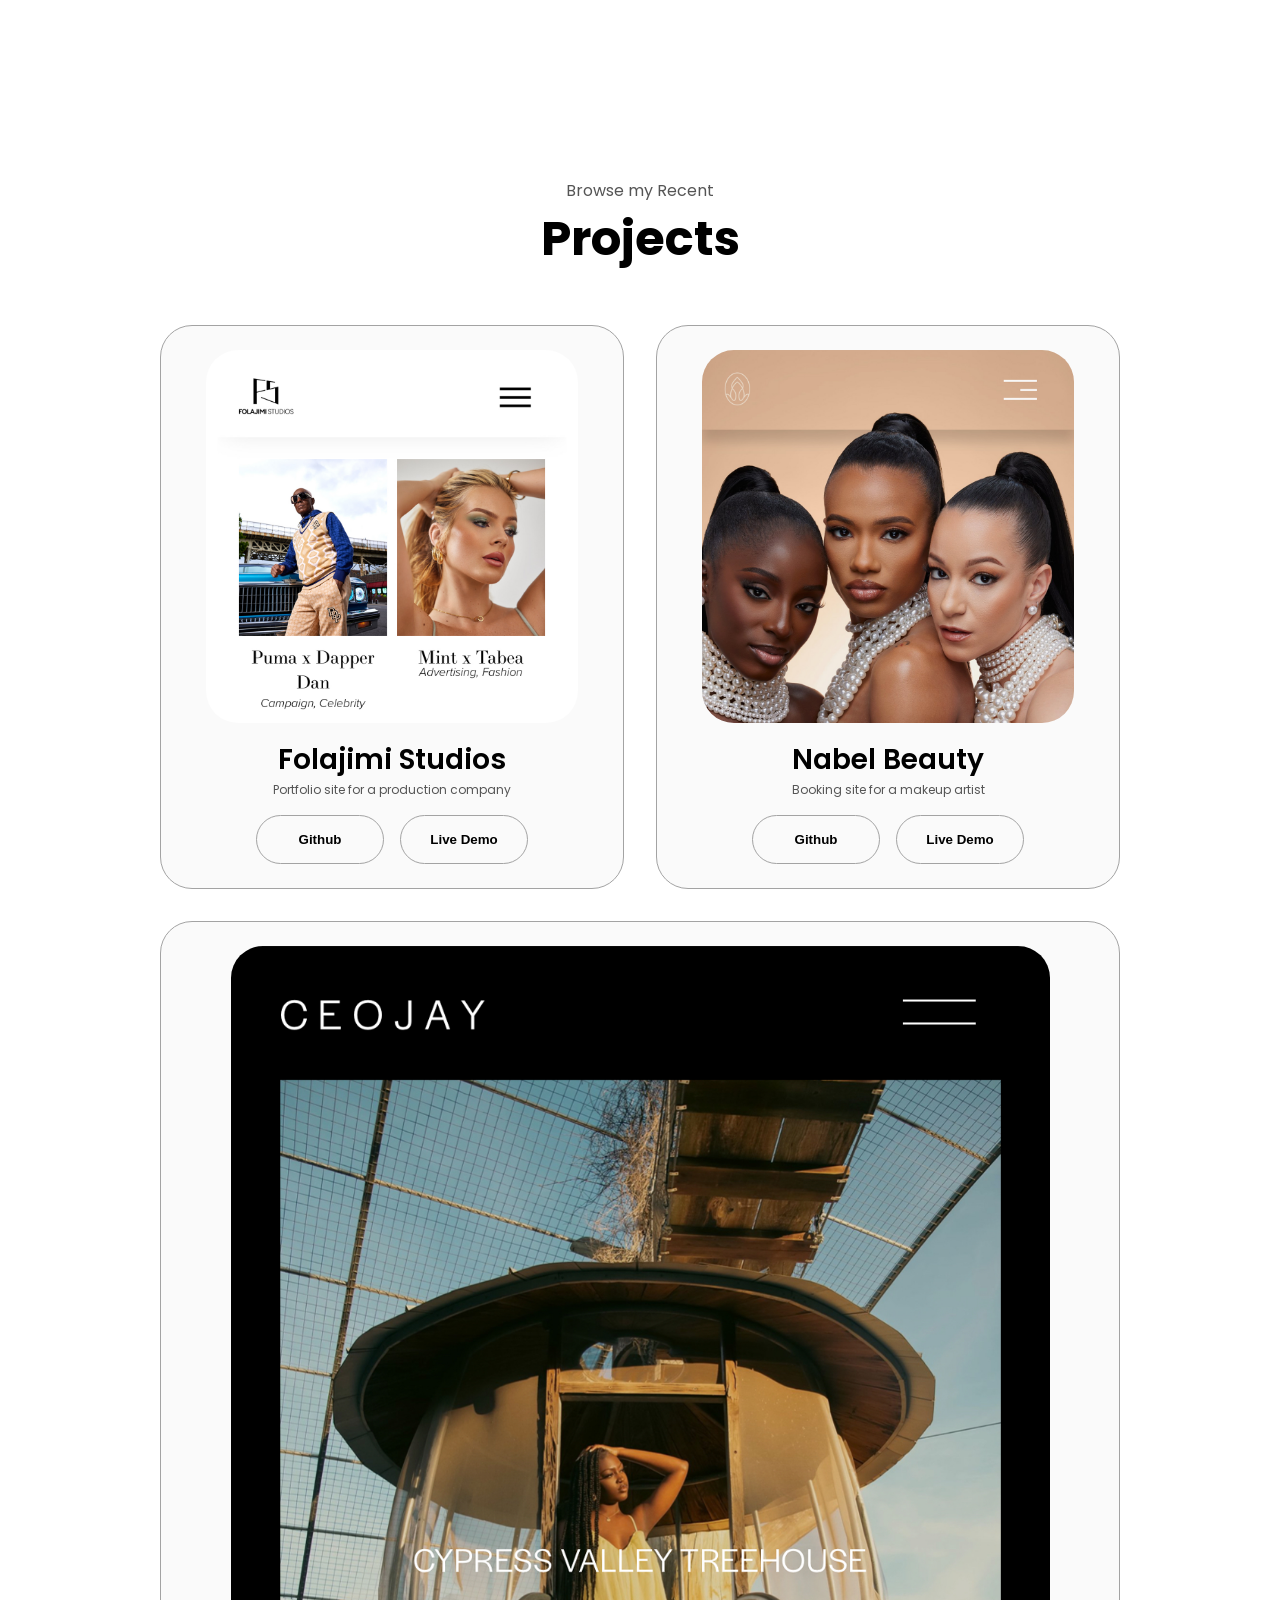
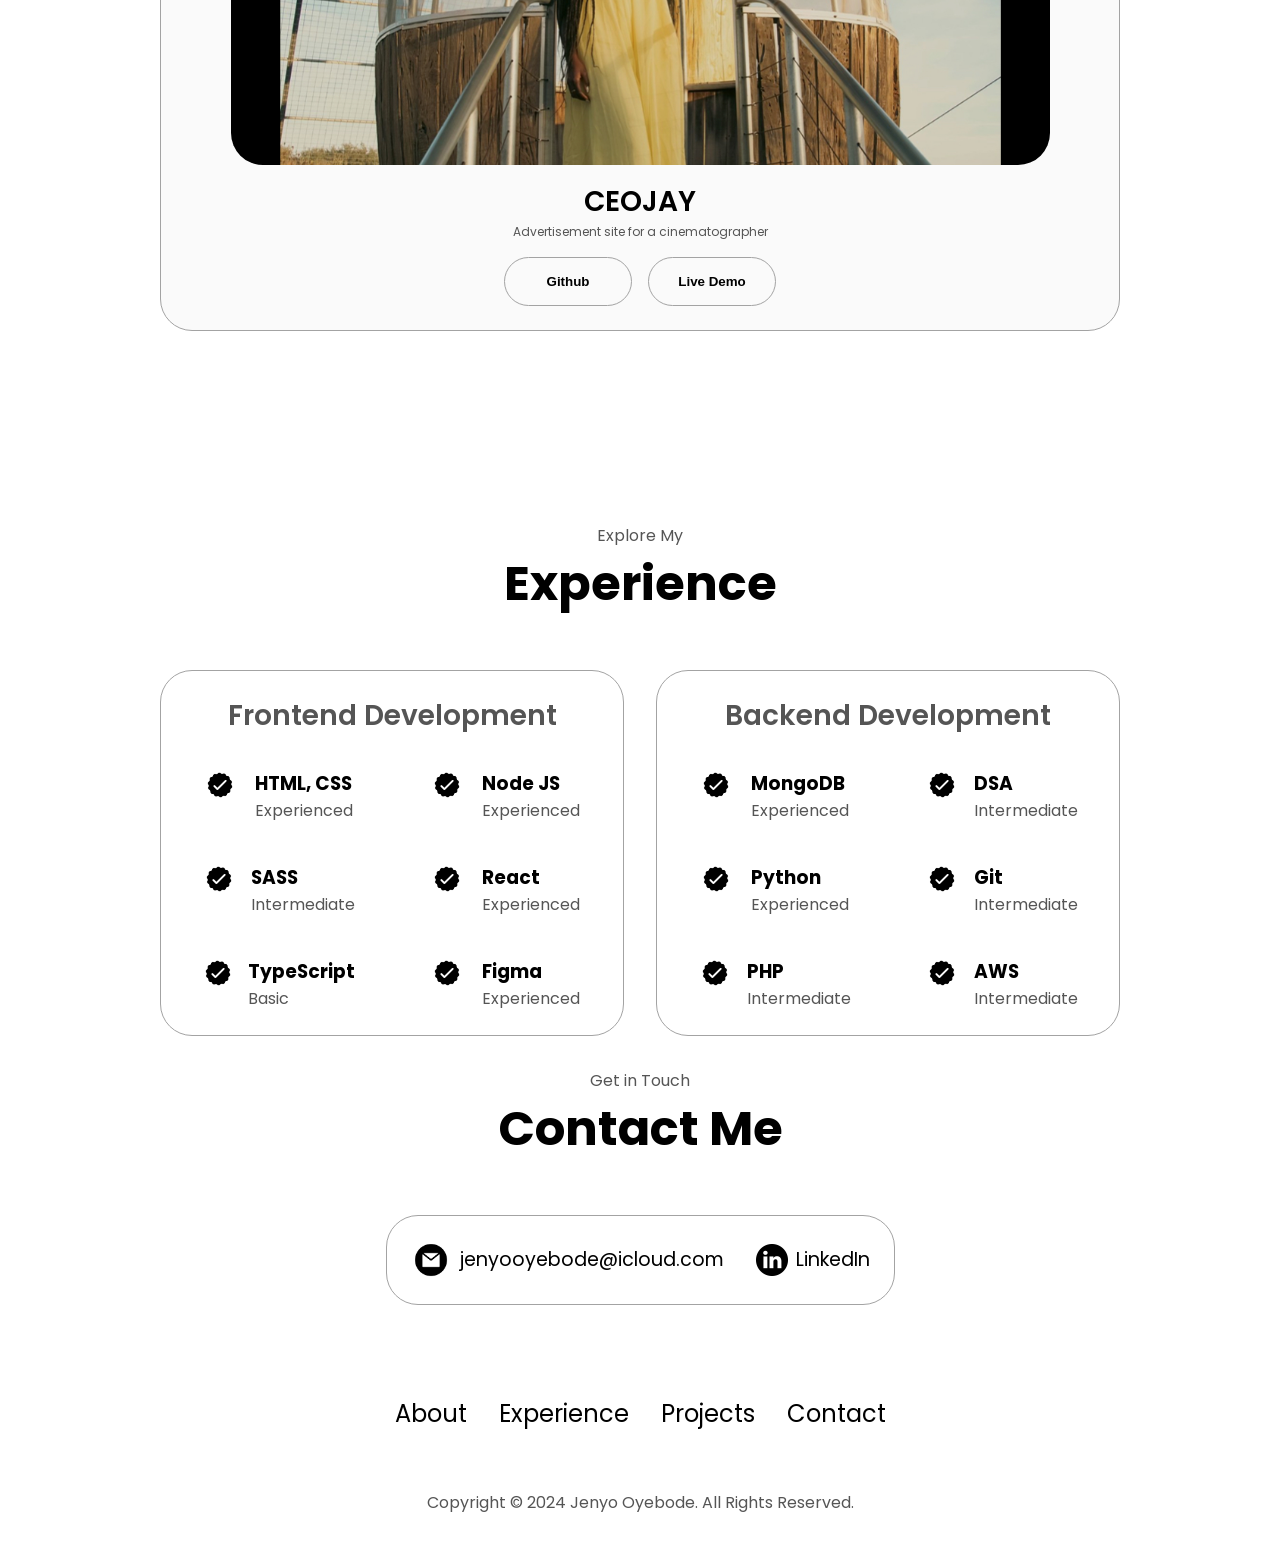
==== commit 6ebb230c: "Update index.html" ====
--- a/index.html
+++ b/index.html
@@ -135,7 +135,7 @@
     </section>
     
     <section id="projects">
-      <p class="section__text__p1">Browse My Recent</p>
+      <p class="section__text__p1">Browse my Recent</p>
       <h1 class="title">Projects</h1>
       <div class="experience-details-container">
         <div class="about-containers">
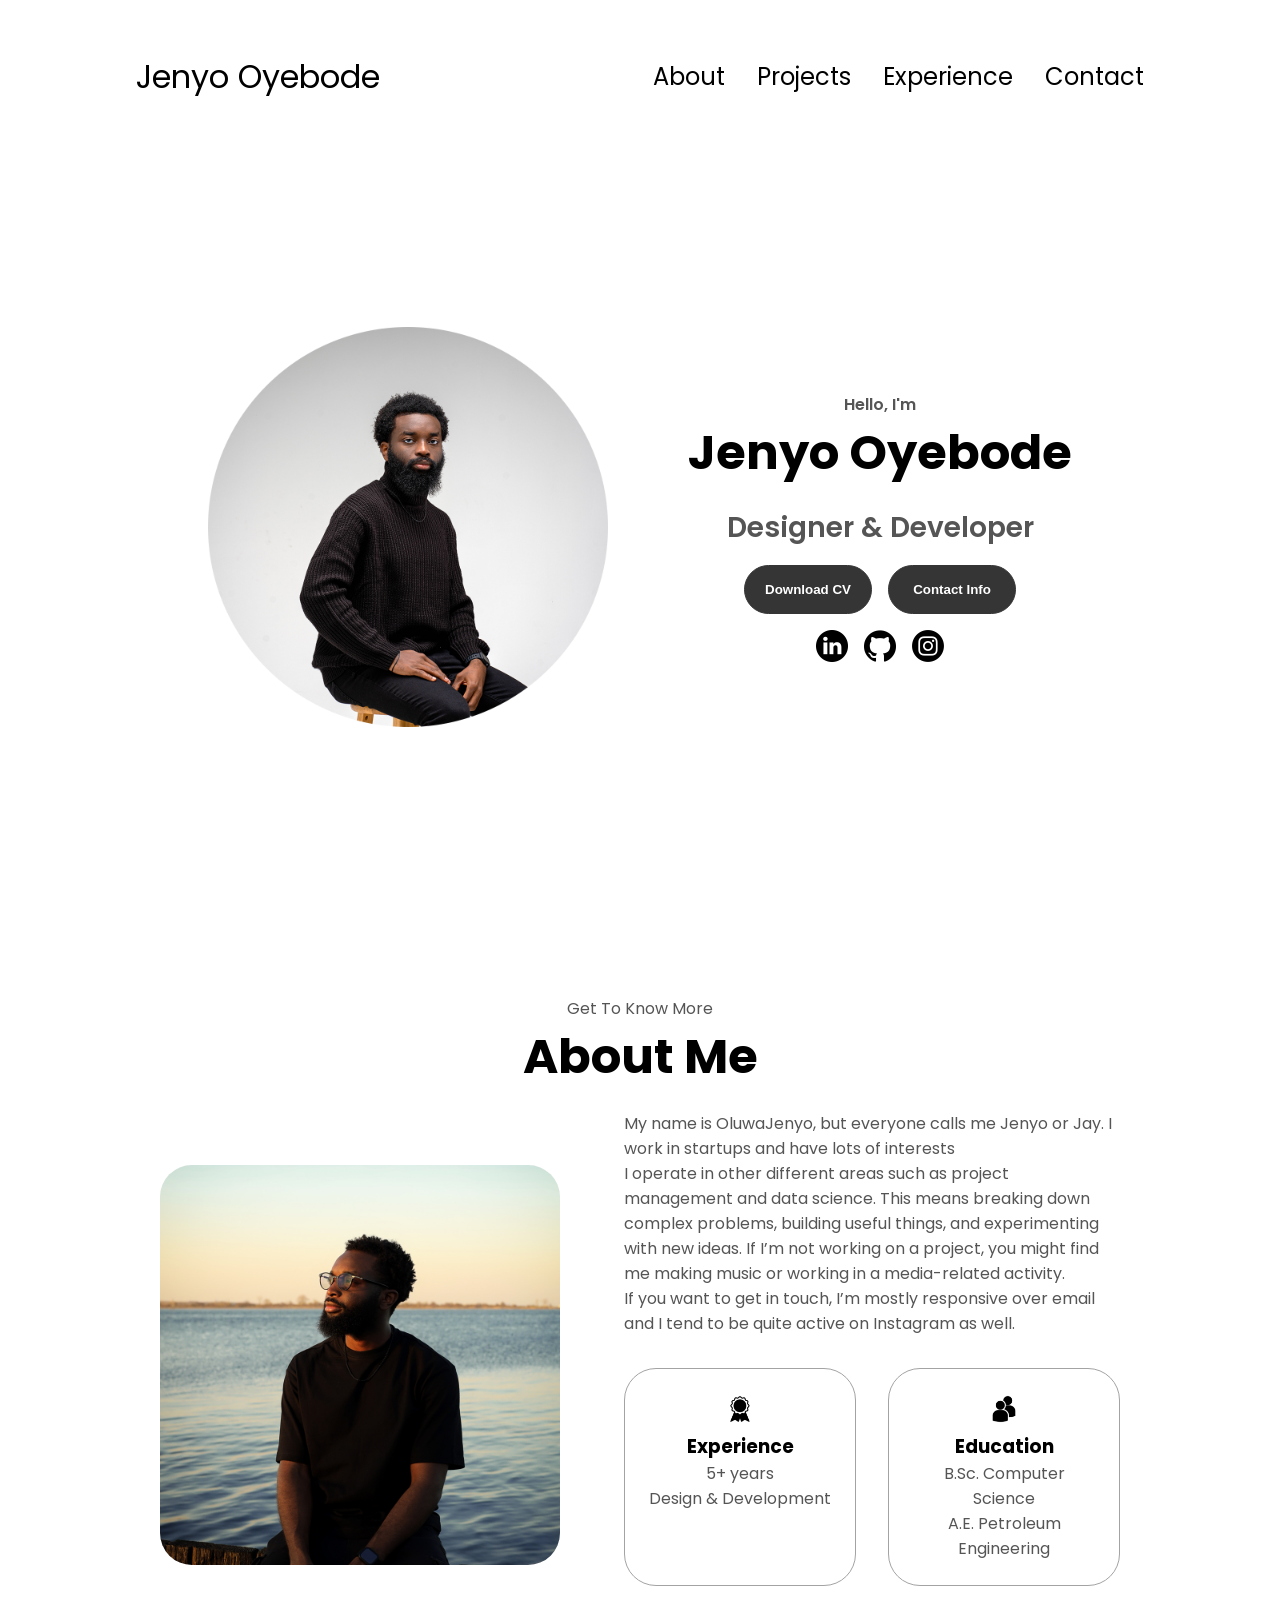
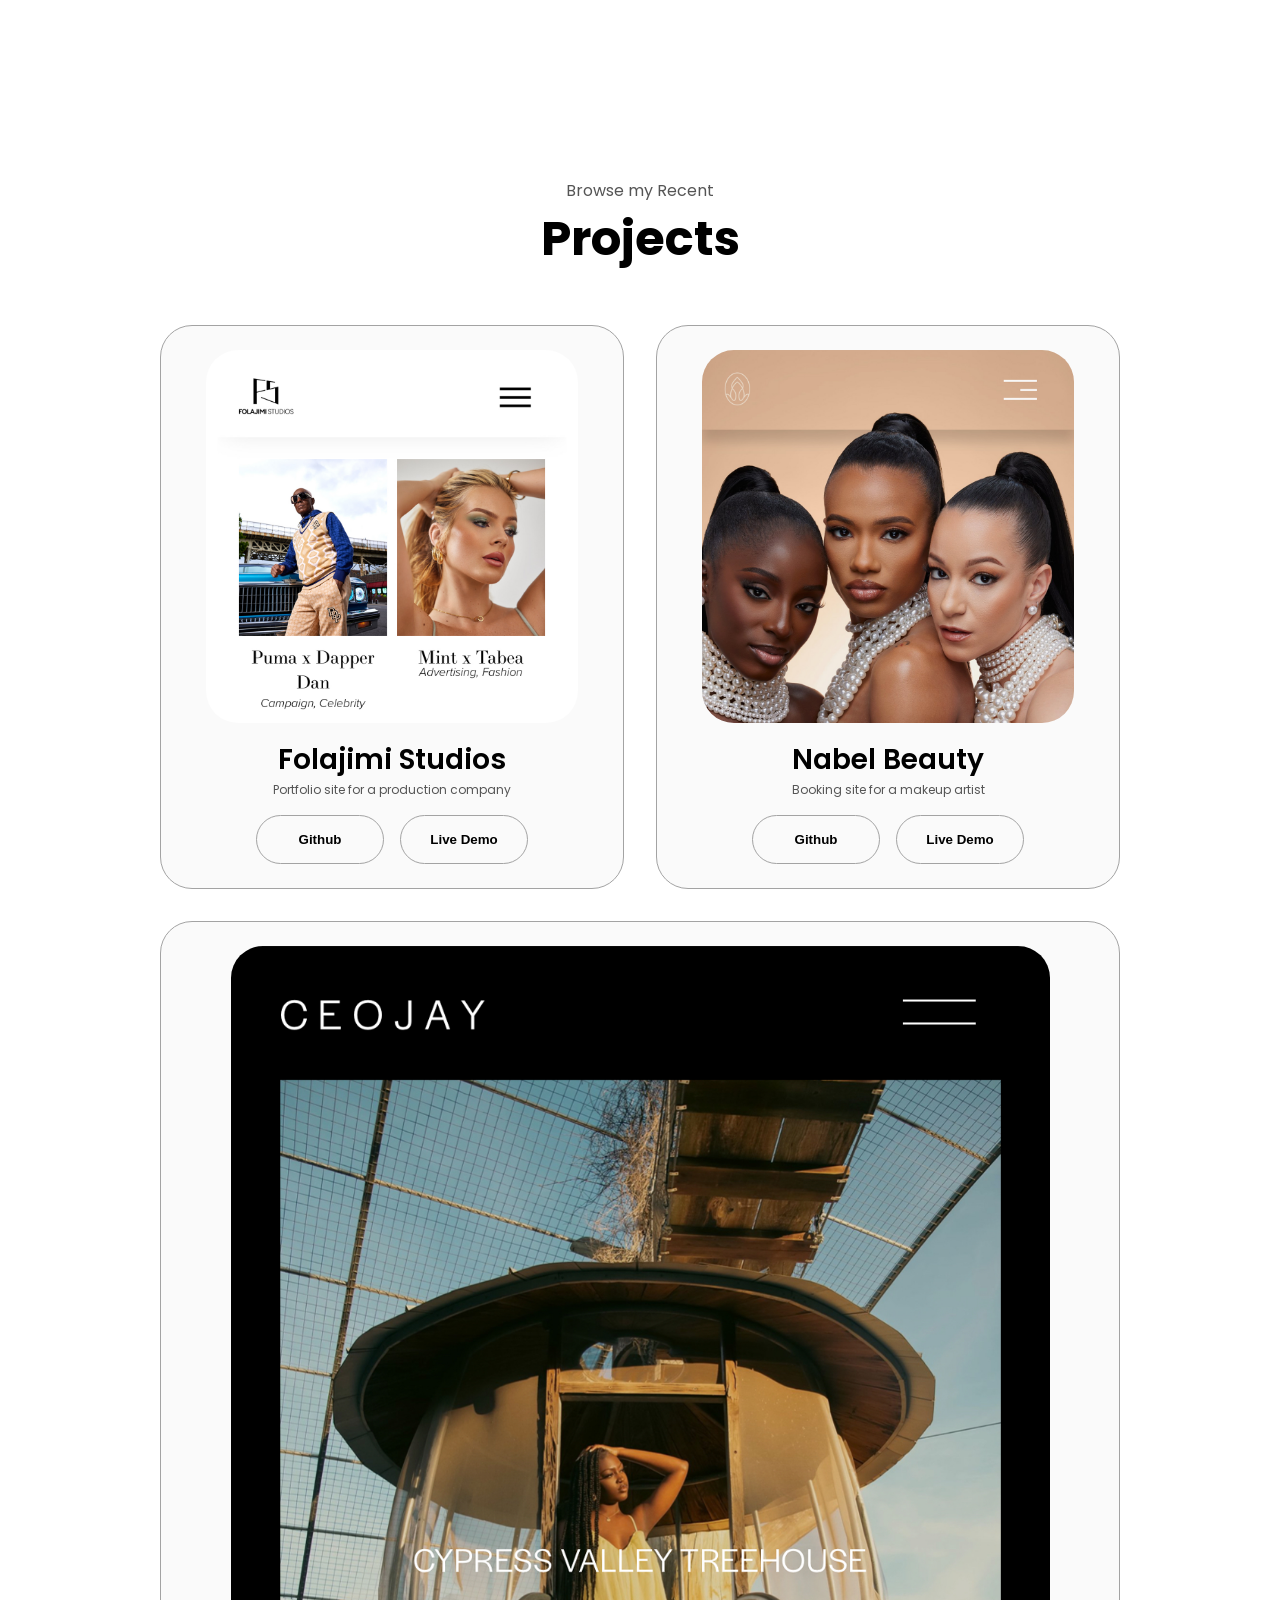
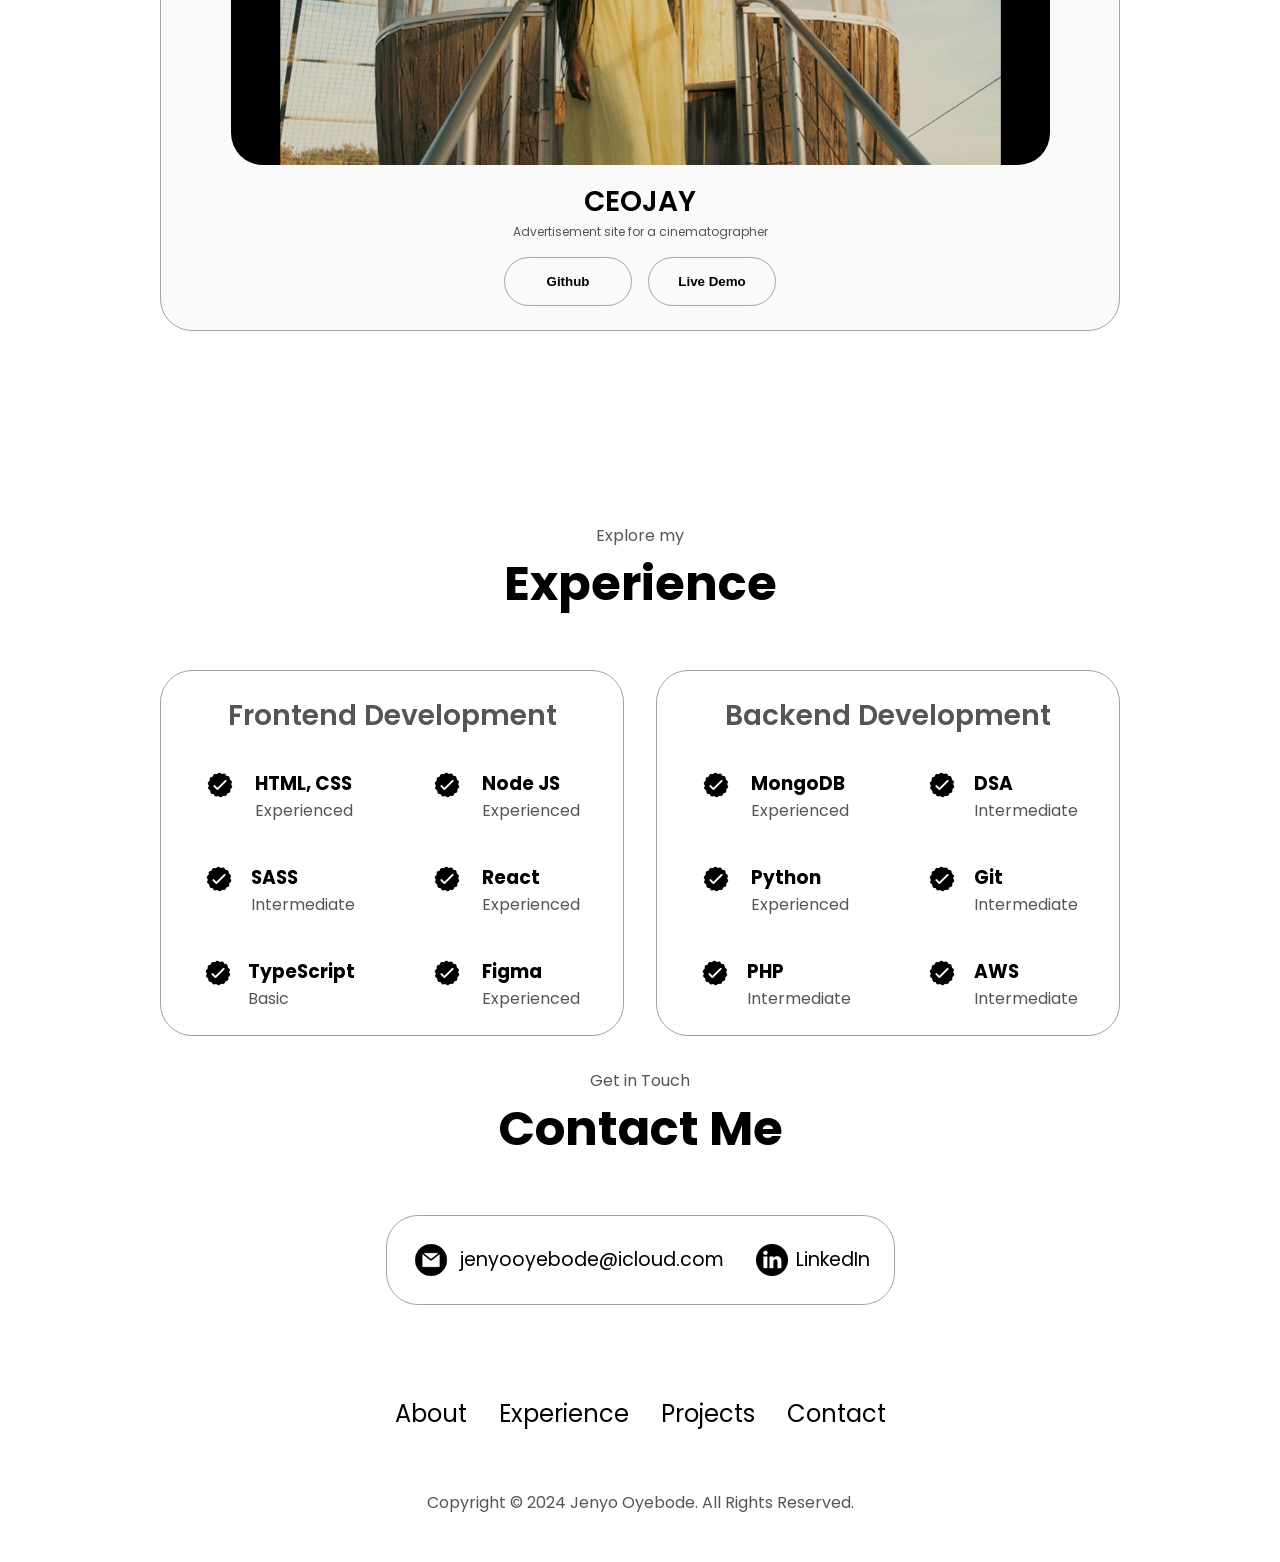
==== commit a150077a: "Update index.html" ====
--- a/index.html
+++ b/index.html
@@ -224,7 +224,7 @@
       /> -->
     </section>
     <section id="experience">
-      <p class="section__text__p1">Explore My</p>
+      <p class="section__text__p1">Explore my</p>
       <h1 class="title">Experience</h1>
       <div class="experience-details-container">
         <div class="about-containers">
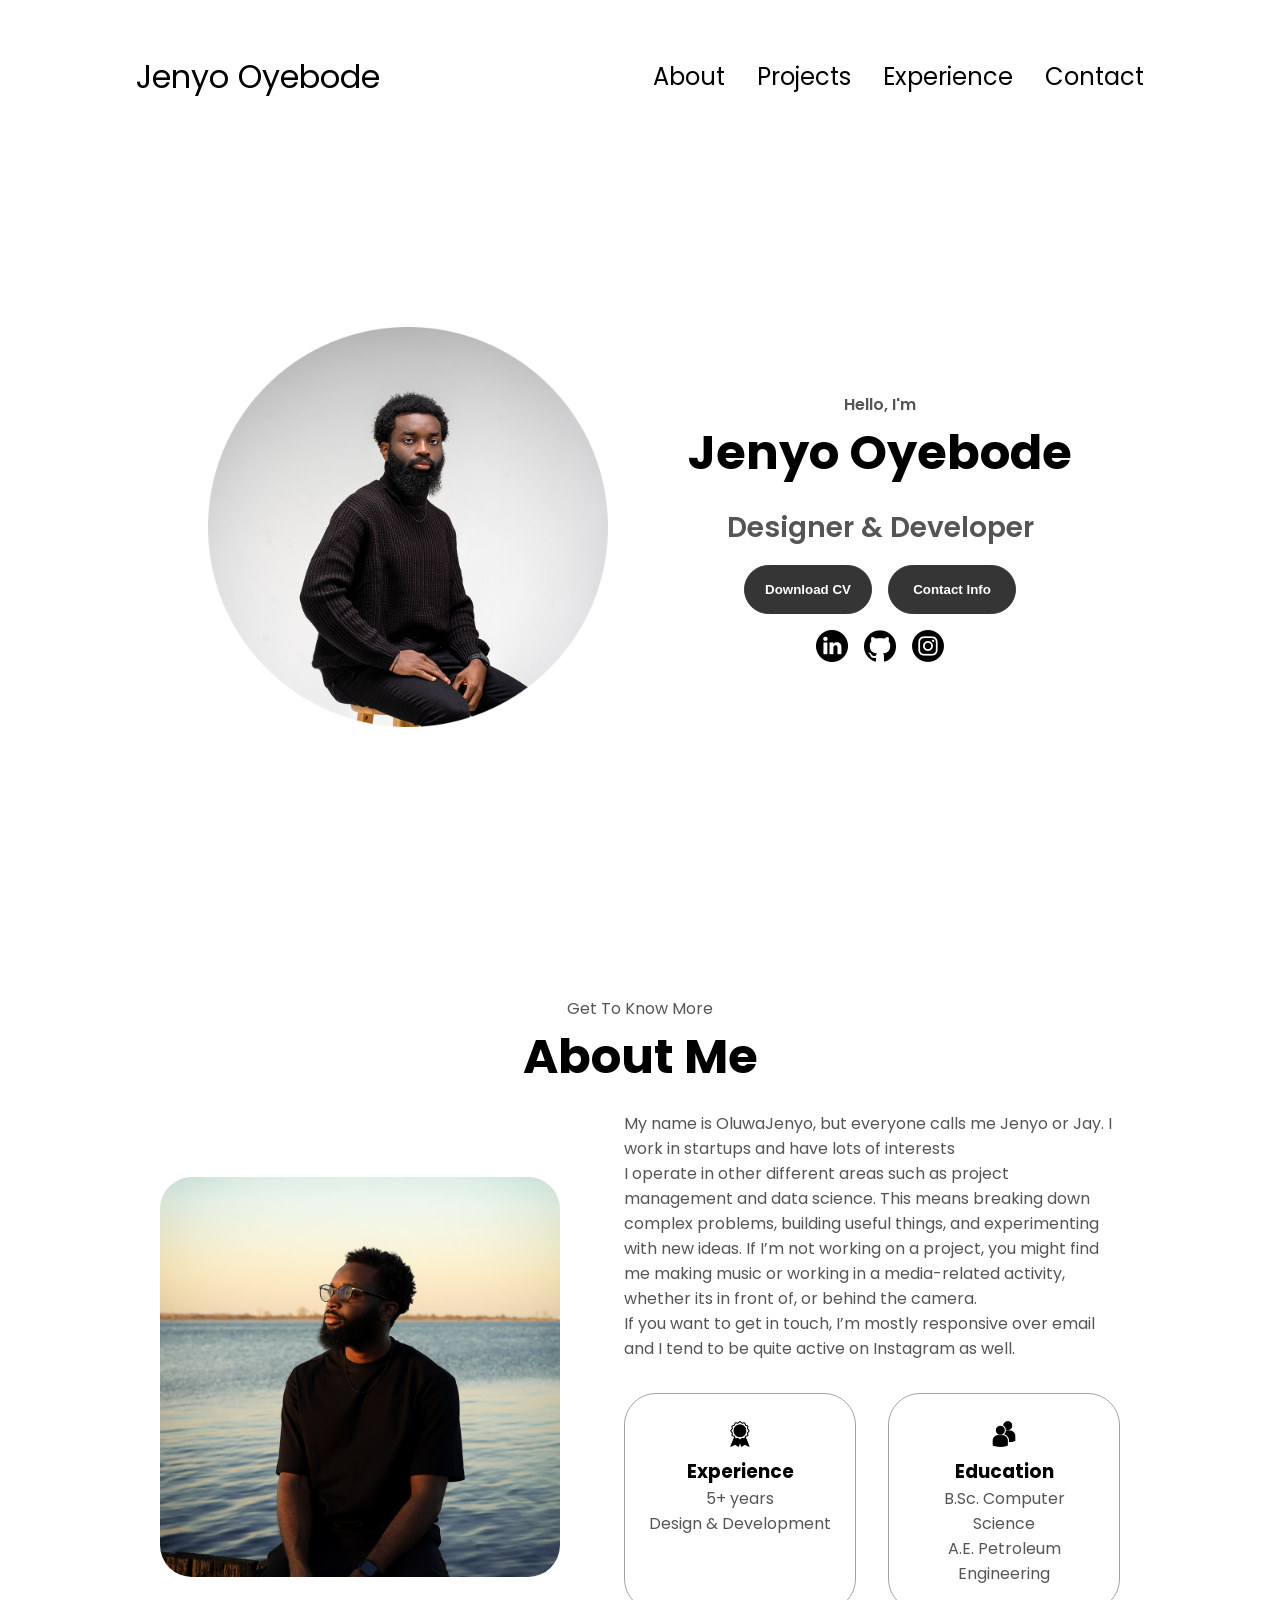
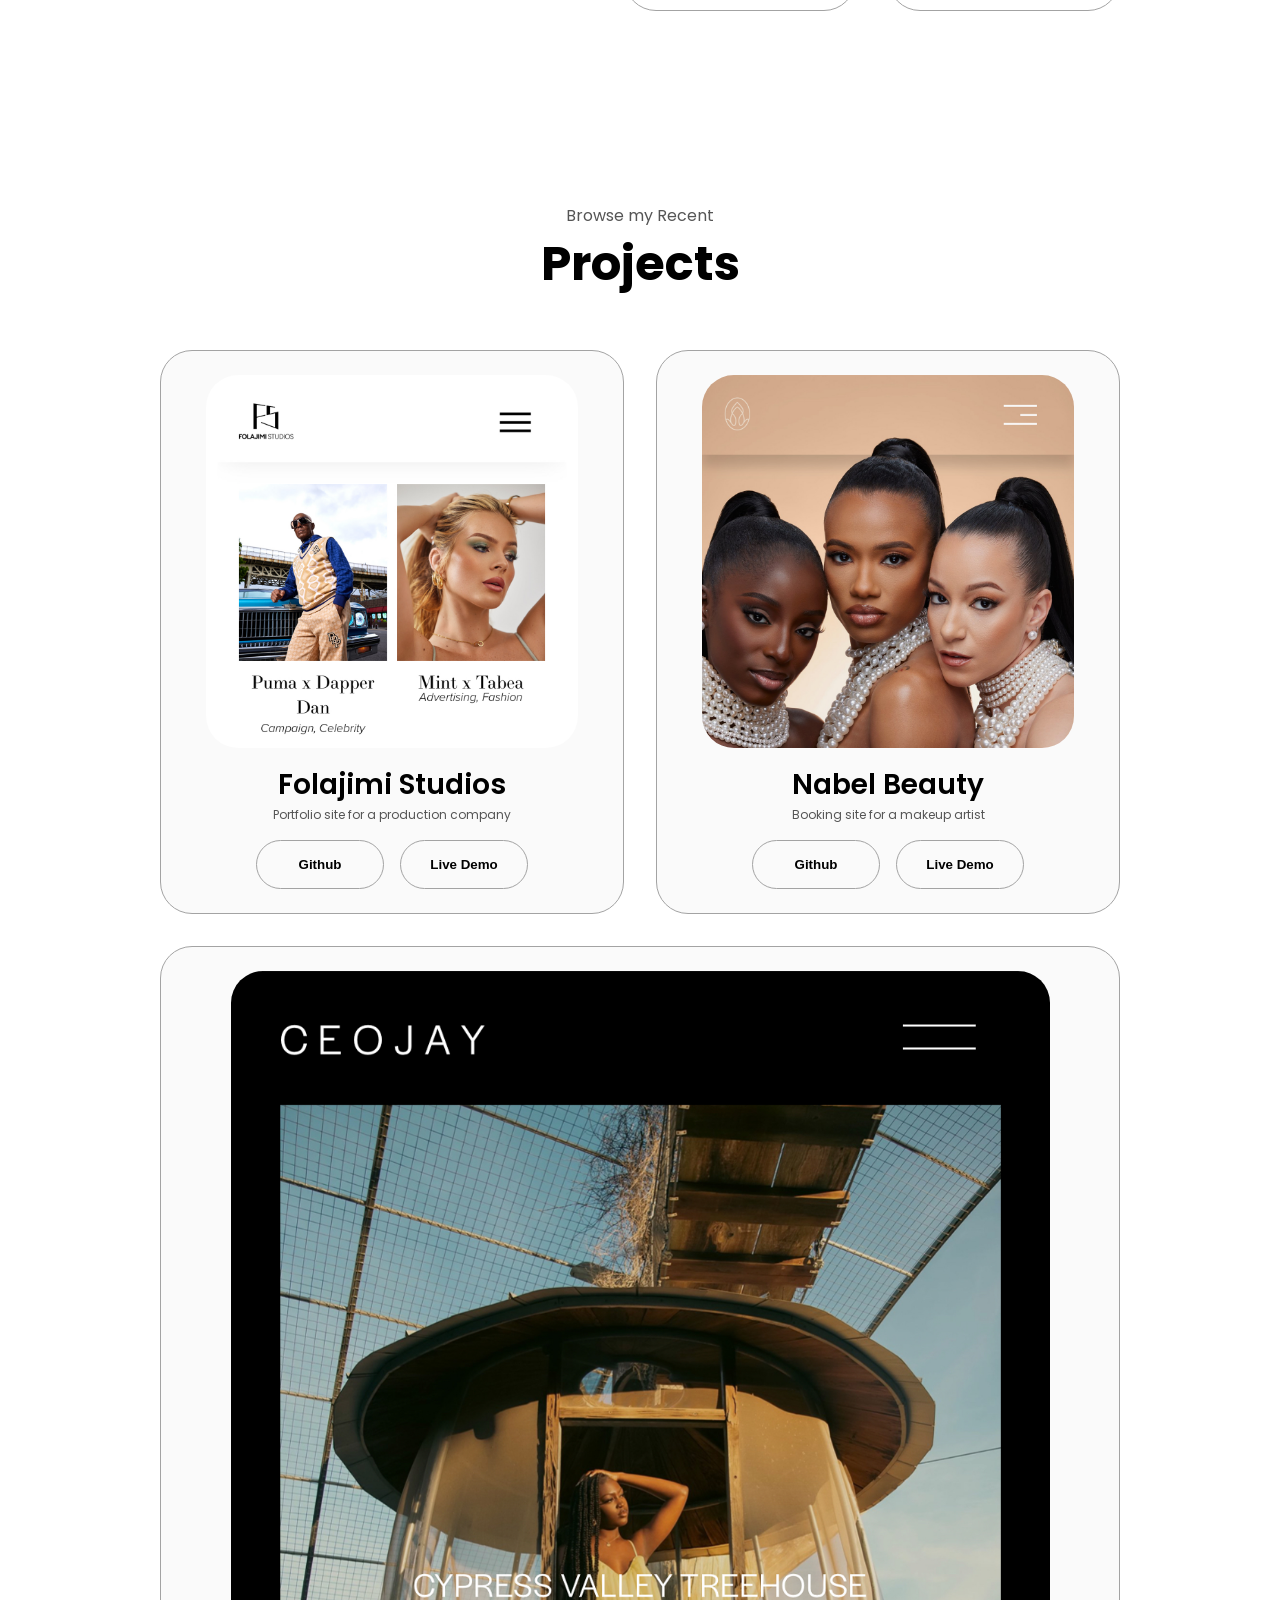
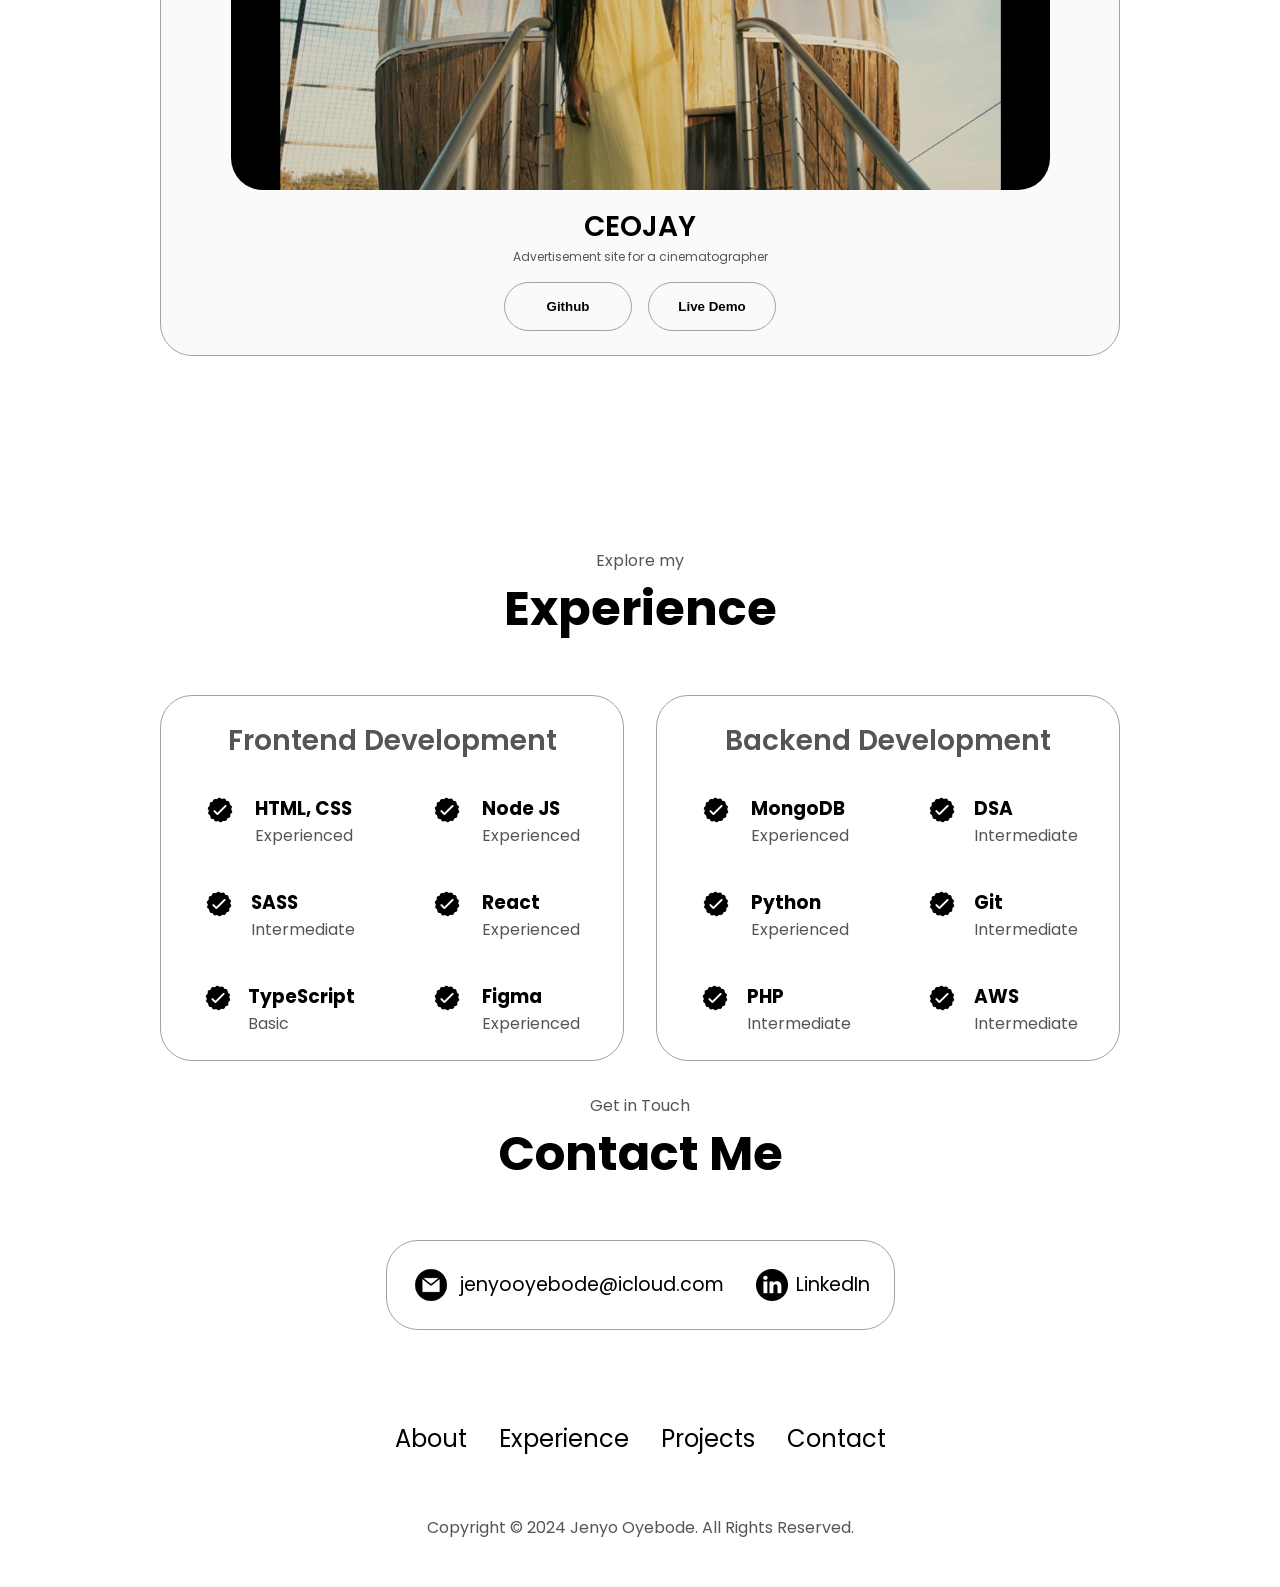
==== commit 1f6054c5: "Update index.html" ====
--- a/index.html
+++ b/index.html
@@ -101,7 +101,7 @@
         <div class="about-details-container">
           <div class="text-container">
             <p>My name is OluwaJenyo, but everyone calls me Jenyo or Jay. I work in startups and have lots of interests </p>
-            <p> I operate in other different areas such as project management and data science. This means breaking down complex problems, building useful things, and experimenting with new ideas. If I’m not working on a project, you might find me making music or working in a media-related activity. </p>
+            <p> I operate in other different areas such as project management and data science. This means breaking down complex problems, building useful things, and experimenting with new ideas. If I’m not working on a project, you might find me making music or working in a media-related activity, whether its in front of, or behind the camera. </p>
             <p> If you want to get in touch, I’m mostly responsive over email and I tend to be quite active on Instagram as well. </p>
           </div>
           <div class="about-containers">
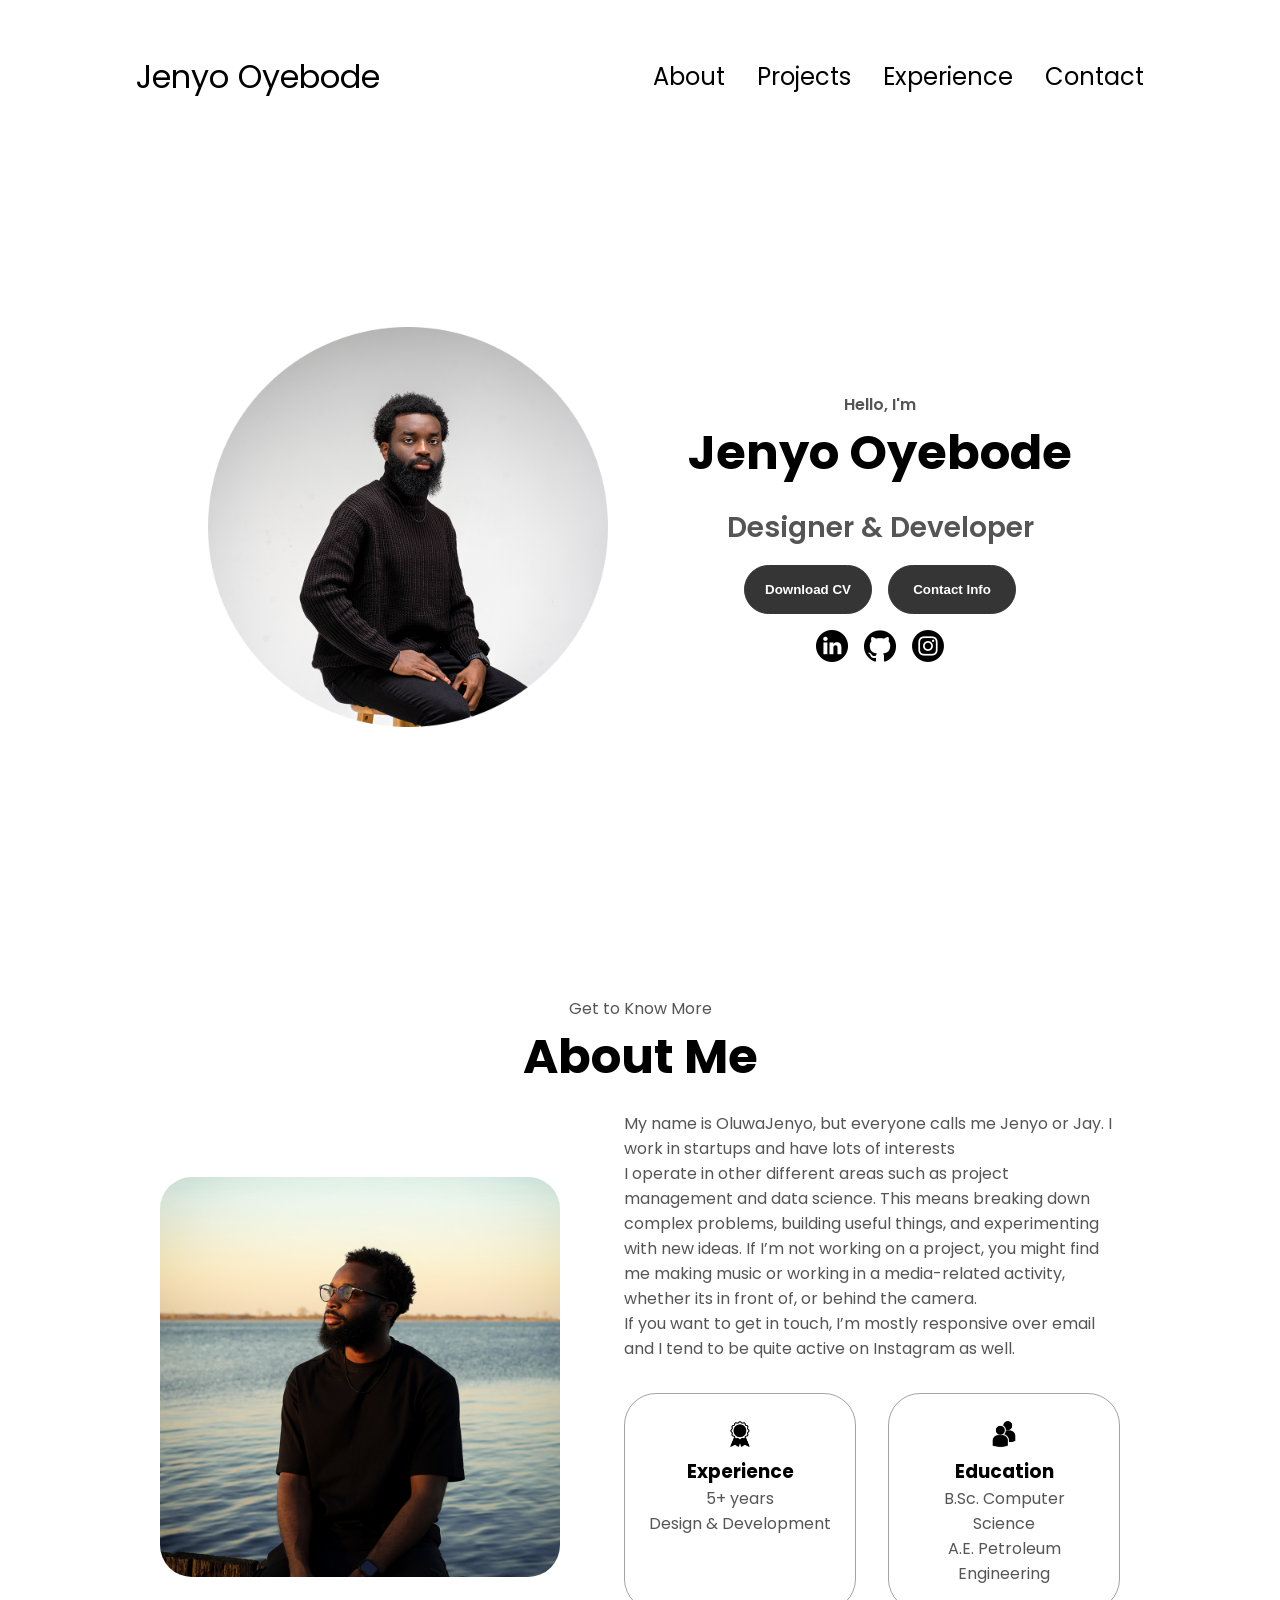
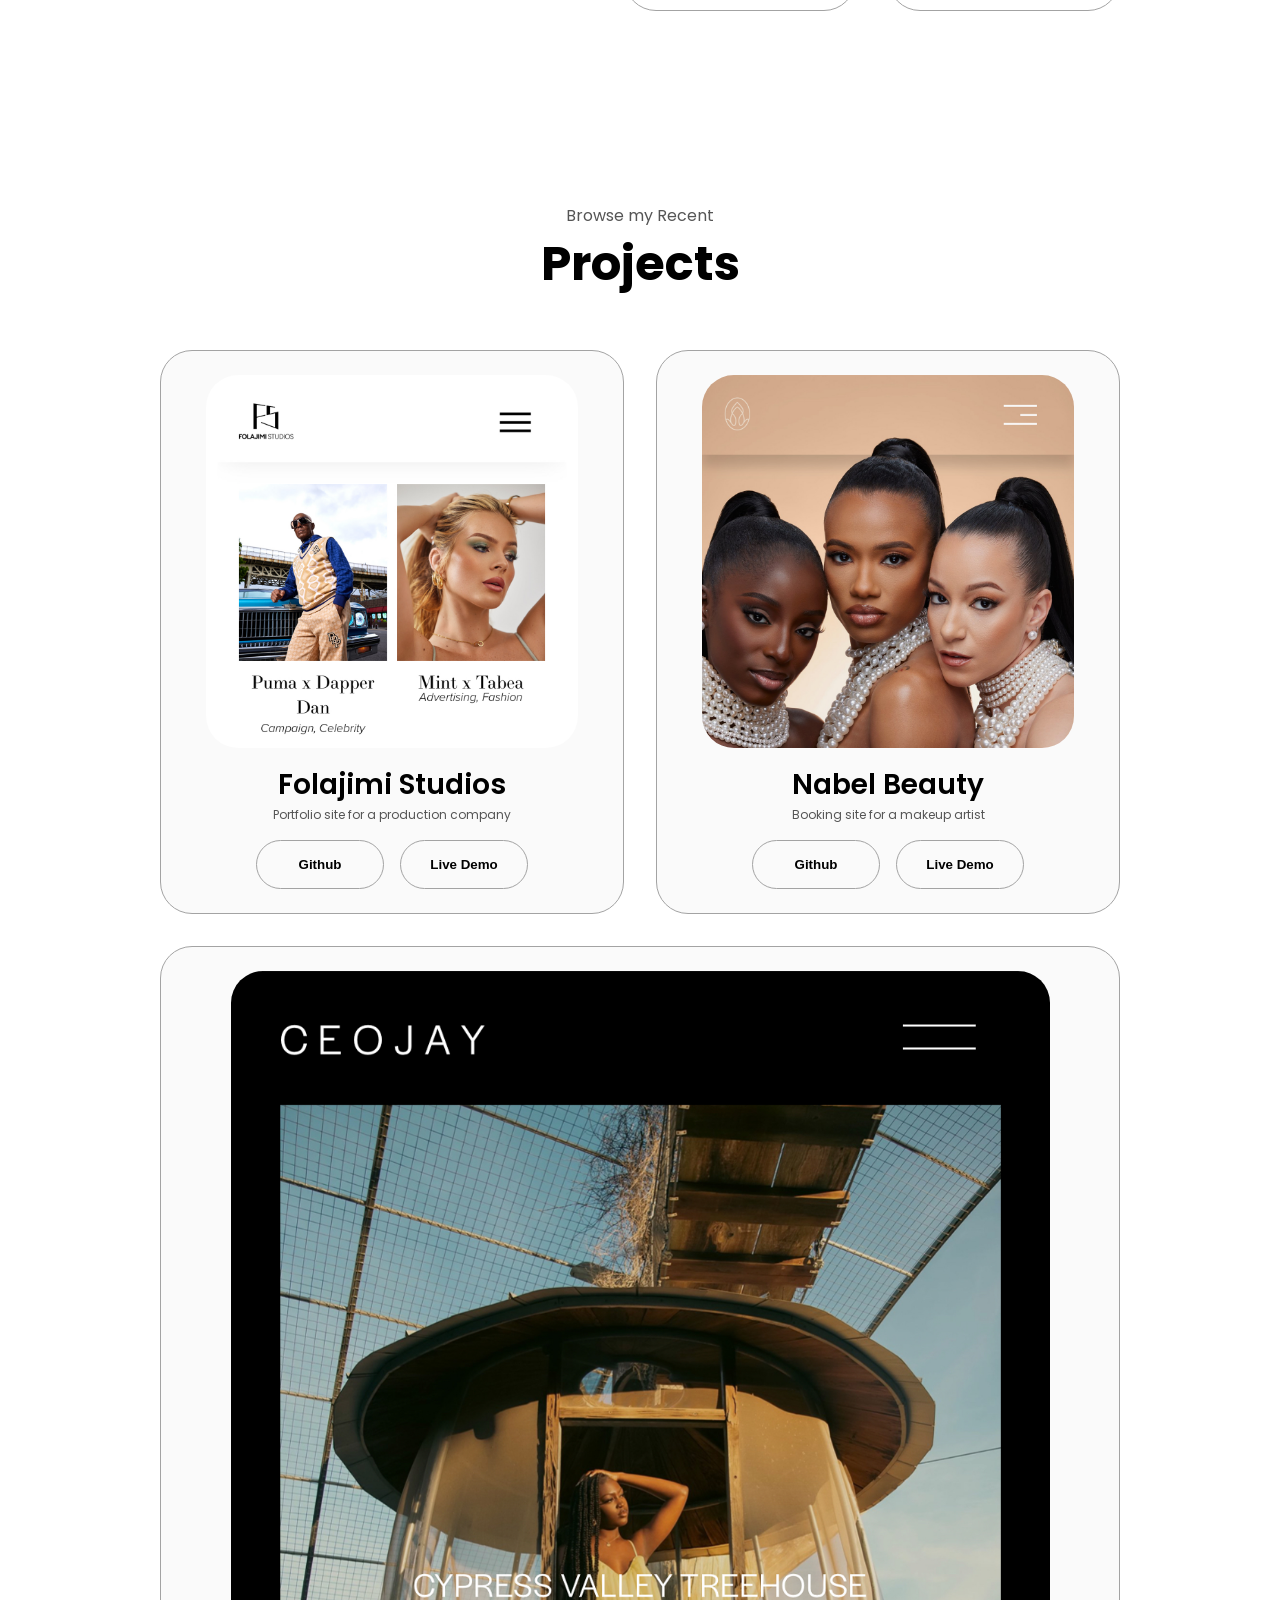
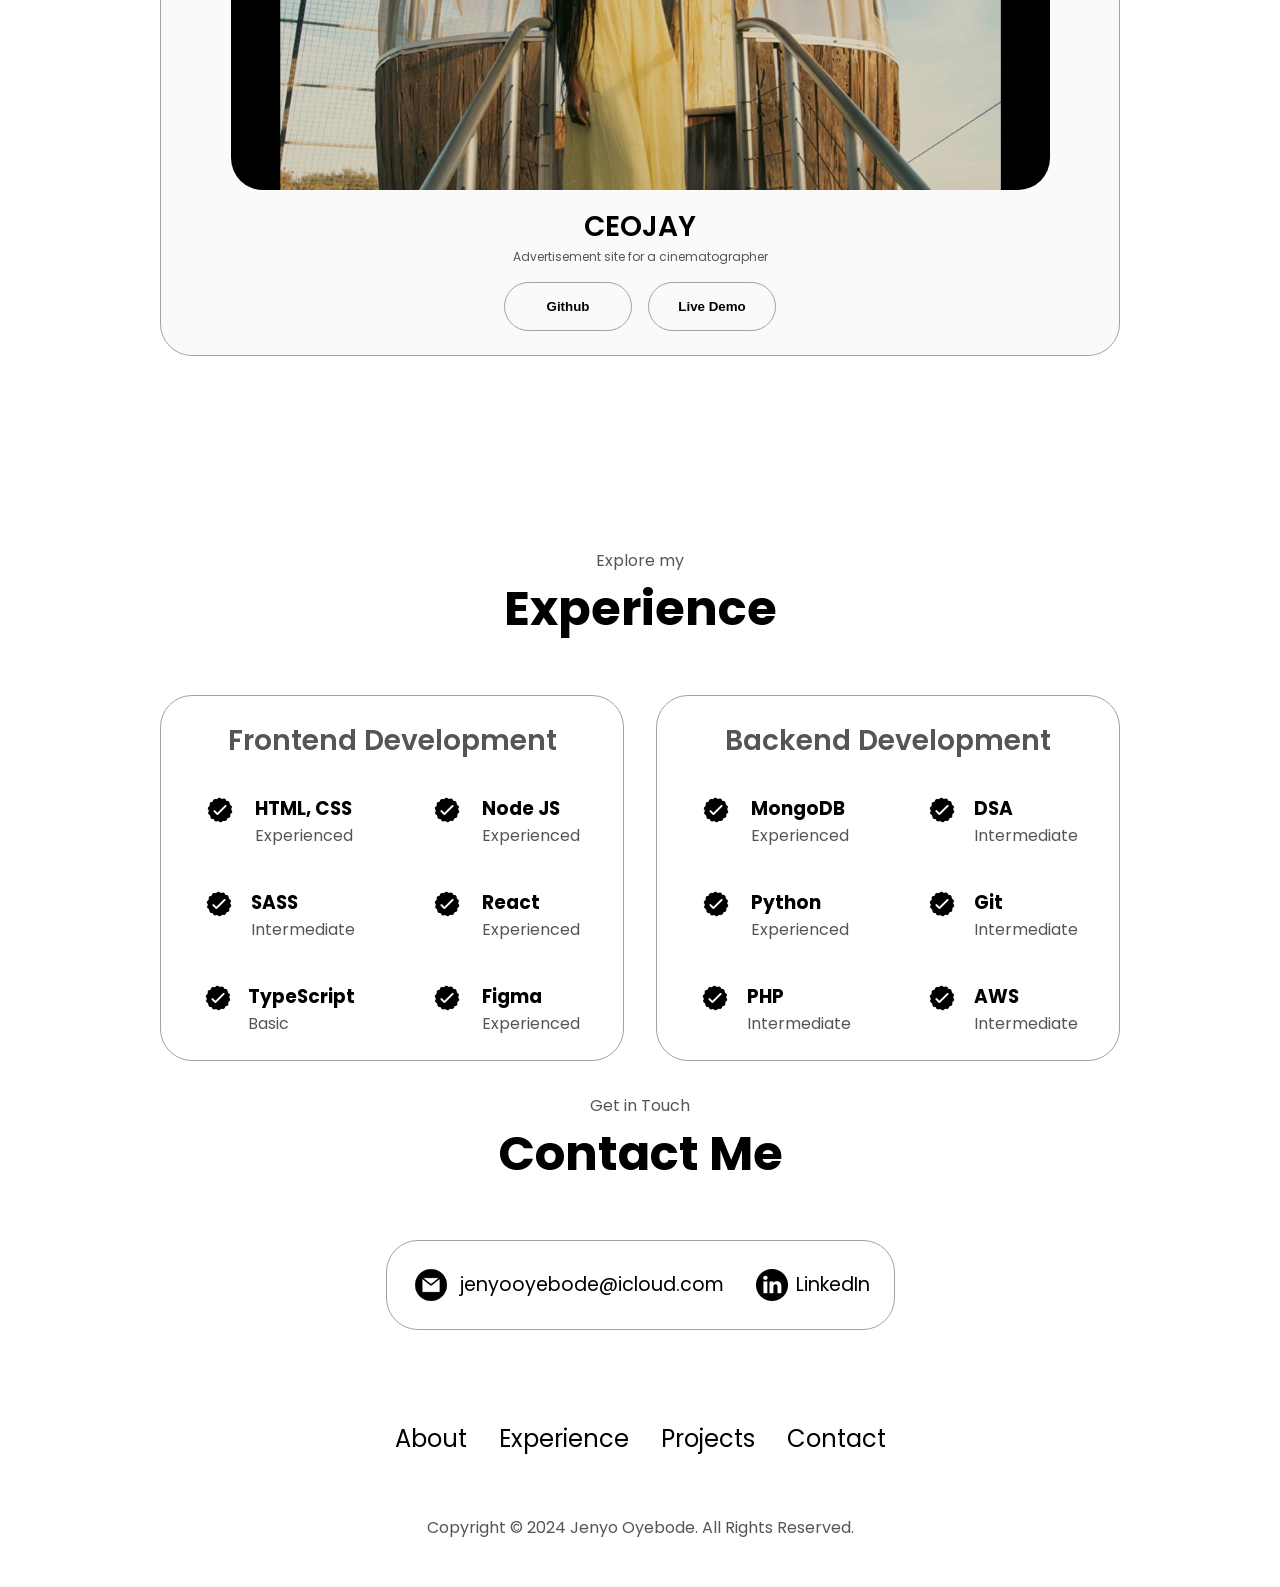
==== commit bffb2e9e: "Update index.html" ====
--- a/index.html
+++ b/index.html
@@ -88,7 +88,7 @@
     
 
     <section id="about">
-      <p class="section__text__p1">Get To Know More</p>
+      <p class="section__text__p1">Get to Know More</p>
       <h1 class="title">About Me</h1>
       <div class="section-container">
         <div class="section__pic-container">
